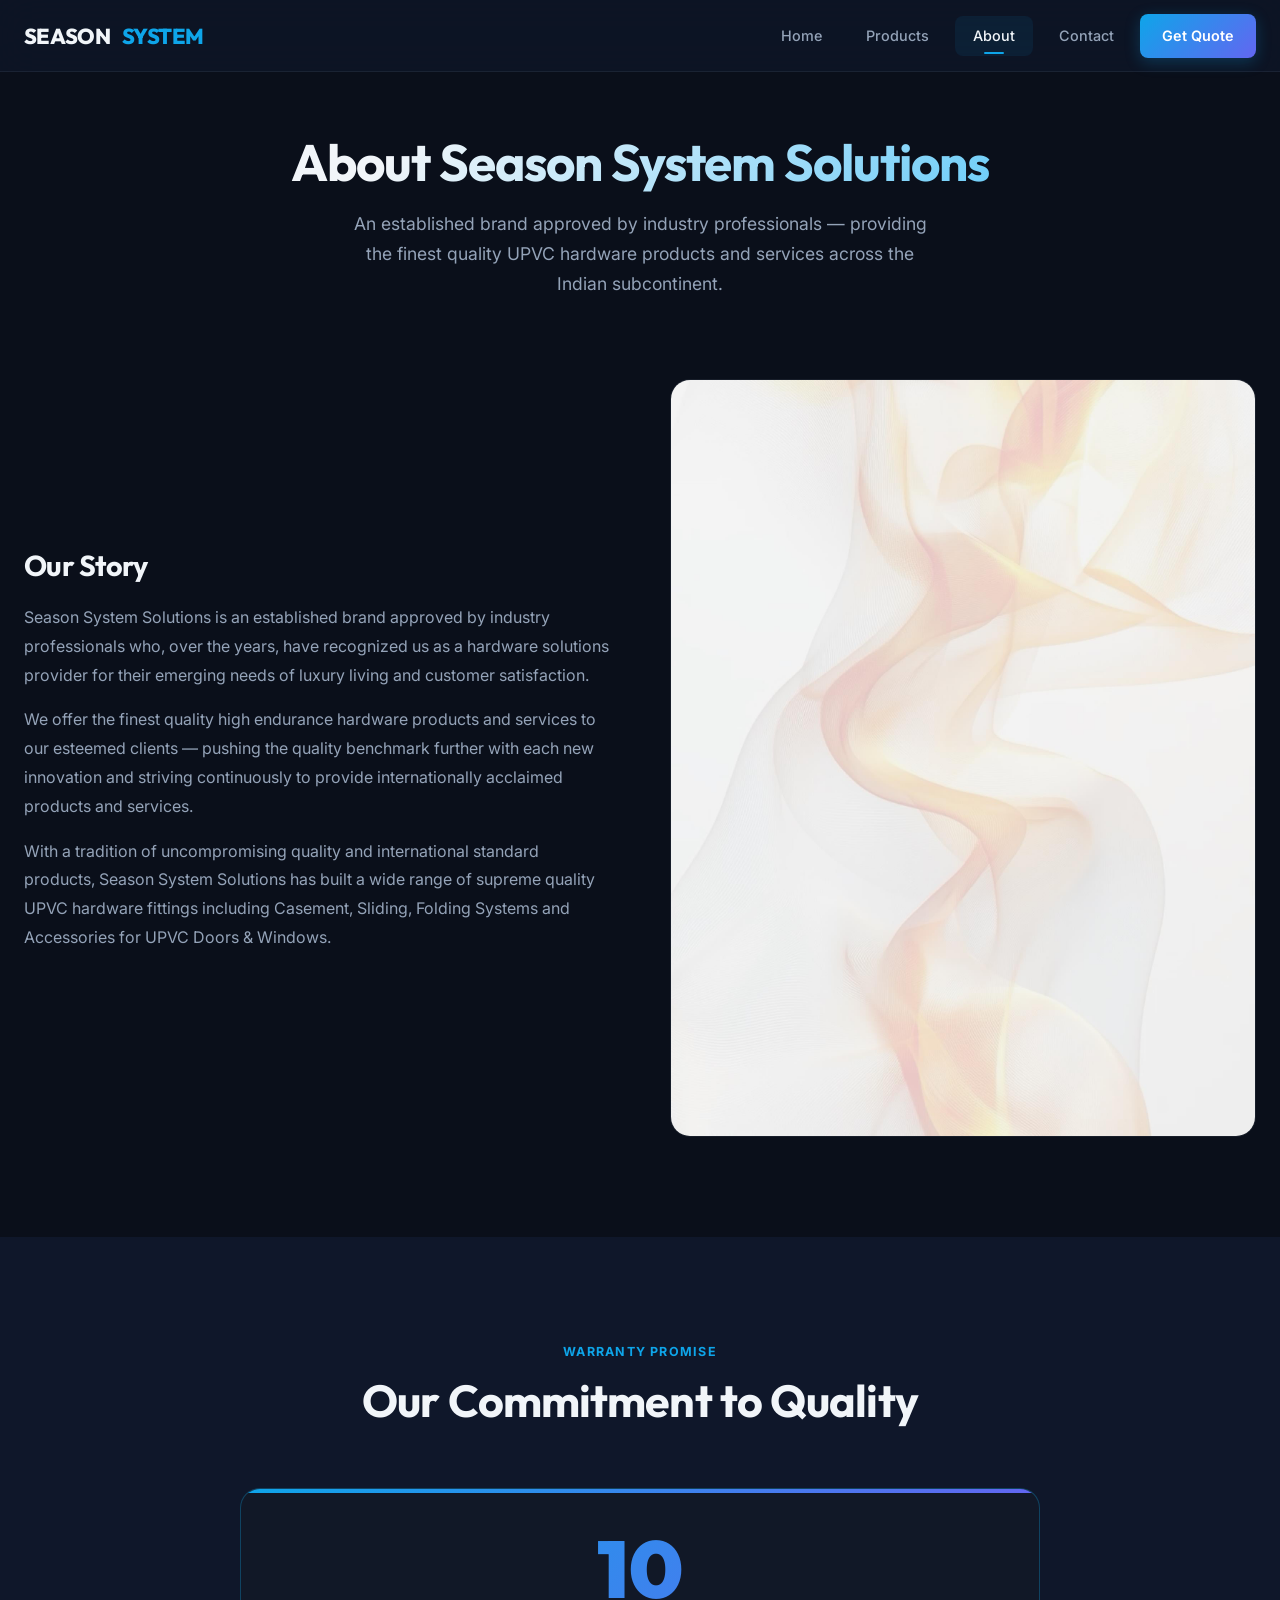
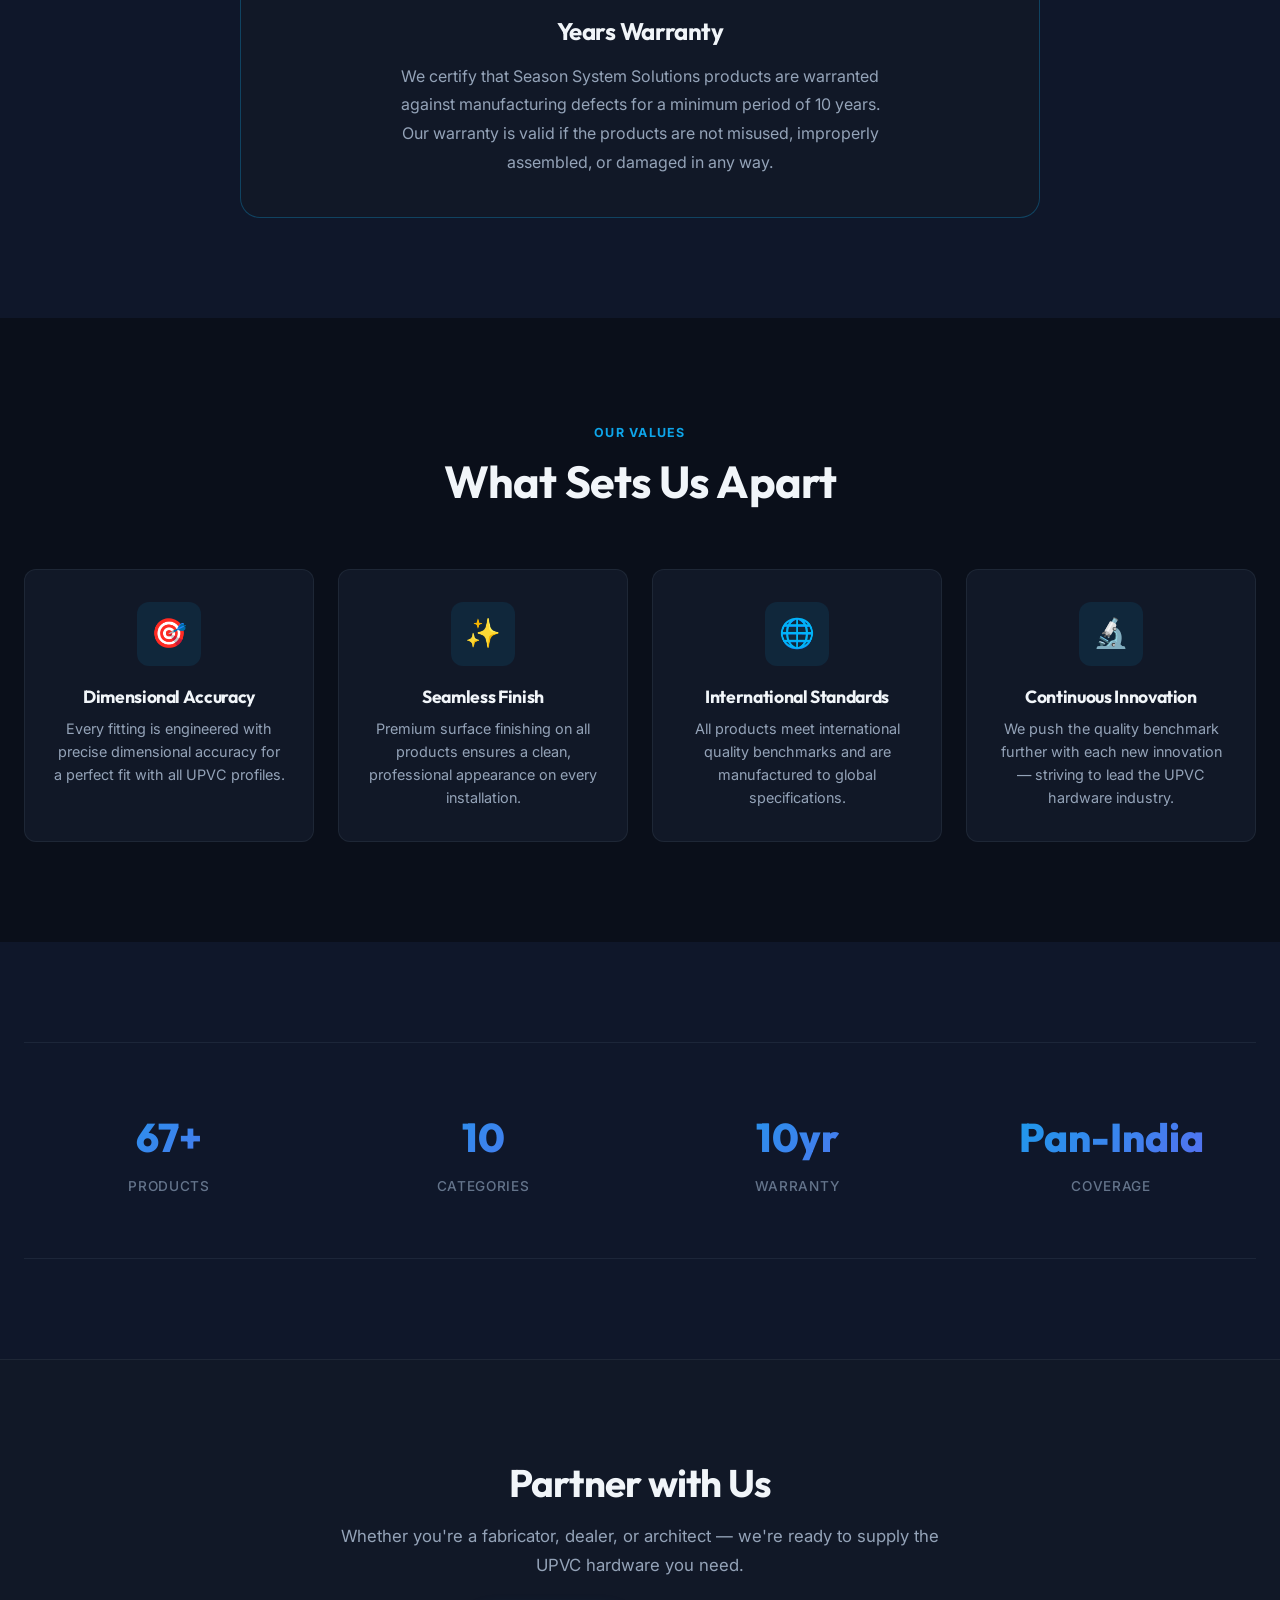
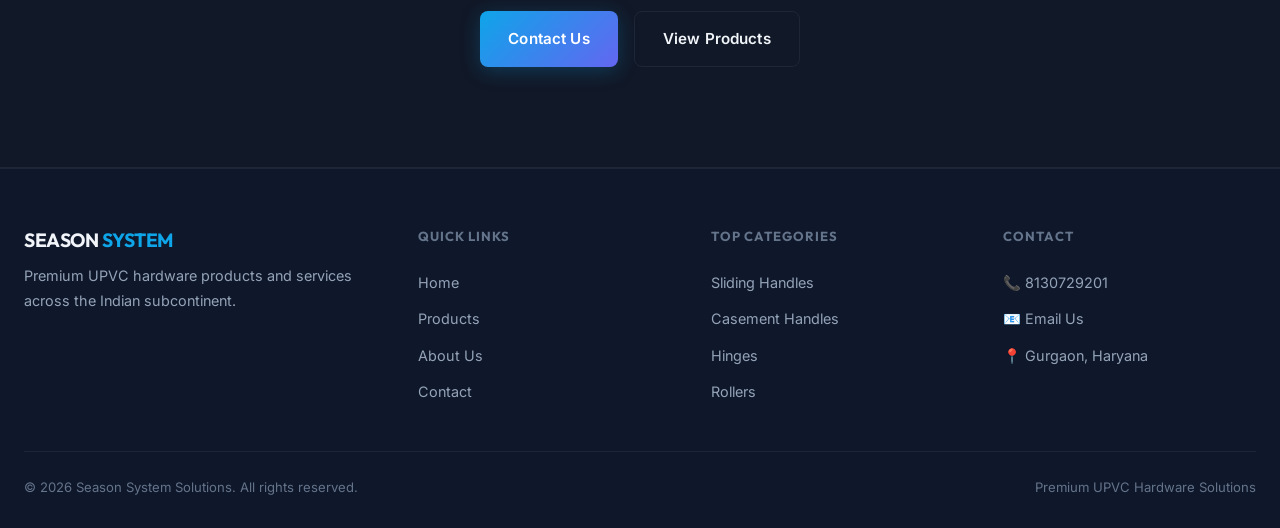
==== about.html @ ef2f5297 "Initial commit" ====
<!DOCTYPE html>
<html lang="en">

<head>
    <meta charset="UTF-8">
    <meta name="viewport" content="width=device-width, initial-scale=1.0">
    <meta name="description"
        content="About Season System Solutions — an established UPVC hardware brand providing internationally certified door and window fittings with 10-year warranty.">
    <title>About Us — Season System Solutions</title>
    <link rel="stylesheet" href="css/style.css">
</head>

<body>

    <div class="page-loader" id="page-loader">
        <div class="loader-spinner"></div>
    </div>

    <header class="header" id="header">
        <nav class="nav">
            <a href="index.html" class="nav-logo"><span>SEASON</span> <span class="logo-accent">SYSTEM</span></a>
            <div class="nav-links">
                <a href="index.html">Home</a>
                <a href="products.html">Products</a>
                <a href="about.html" class="active">About</a>
                <a href="contact.html">Contact</a>
                <a href="contact.html" class="nav-cta">Get Quote</a>
            </div>
            <button class="menu-toggle" id="menu-toggle"
                aria-label="Toggle Menu"><span></span><span></span><span></span></button>
        </nav>
    </header>

    <div class="mobile-nav-overlay" id="mobile-nav">
        <a href="index.html">Home</a>
        <a href="products.html">Products</a>
        <a href="about.html" class="active">About</a>
        <a href="contact.html">Contact</a>
    </div>

    <!-- About Hero -->
    <section class="about-hero">
        <div class="container">
            <h1>About Season System Solutions</h1>
            <p>An established brand approved by industry professionals — providing the finest quality UPVC hardware
                products and services across the Indian subcontinent.</p>
        </div>
    </section>

    <!-- Brand Story -->
    <section class="section" style="padding-top:20px;">
        <div class="container">
            <div class="about-grid animate-in">
                <div class="about-text">
                    <h2>Our Story</h2>
                    <p>Season System Solutions is an established brand approved by industry professionals who, over the
                        years, have recognized us as a hardware solutions provider for their emerging needs of luxury
                        living and customer satisfaction.</p>
                    <p>We offer the finest quality high endurance hardware products and services to our esteemed clients
                        — pushing the quality benchmark further with each new innovation and striving continuously to
                        provide internationally acclaimed products and services.</p>
                    <p>With a tradition of uncompromising quality and international standard products, Season System
                        Solutions has built a wide range of supreme quality UPVC hardware fittings including Casement,
                        Sliding, Folding Systems and Accessories for UPVC Doors & Windows.</p>
                </div>
                <div class="about-image">
                    <img src="images/page2_img1.jpeg" alt="Season System Solutions office and team" loading="lazy">
                </div>
            </div>
        </div>
    </section>

    <!-- Warranty -->
    <section class="section" style="background:var(--bg-surface);">
        <div class="container">
            <div class="section-header animate-in">
                <span class="section-label">Warranty Promise</span>
                <h2 class="section-title">Our Commitment to Quality</h2>
            </div>
            <div class="warranty-card animate-in">
                <div class="warranty-number">10</div>
                <h3>Years Warranty</h3>
                <p>We certify that Season System Solutions products are warranted against manufacturing defects for a
                    minimum period of 10 years. Our warranty is valid if the products are not misused, improperly
                    assembled, or damaged in any way.</p>
            </div>
        </div>
    </section>

    <!-- Values -->
    <section class="section">
        <div class="container">
            <div class="section-header animate-in">
                <span class="section-label">Our Values</span>
                <h2 class="section-title">What Sets Us Apart</h2>
            </div>
            <div class="value-grid animate-in">
                <div class="value-card">
                    <div class="value-icon">🎯</div>
                    <h3>Dimensional Accuracy</h3>
                    <p>Every fitting is engineered with precise dimensional accuracy for a perfect fit with all UPVC
                        profiles.</p>
                </div>
                <div class="value-card">
                    <div class="value-icon">✨</div>
                    <h3>Seamless Finish</h3>
                    <p>Premium surface finishing on all products ensures a clean, professional appearance on every
                        installation.</p>
                </div>
                <div class="value-card">
                    <div class="value-icon">🌐</div>
                    <h3>International Standards</h3>
                    <p>All products meet international quality benchmarks and are manufactured to global specifications.
                    </p>
                </div>
                <div class="value-card">
                    <div class="value-icon">🔬</div>
                    <h3>Continuous Innovation</h3>
                    <p>We push the quality benchmark further with each new innovation — striving to lead the UPVC
                        hardware industry.</p>
                </div>
            </div>
        </div>
    </section>

    <!-- Stats -->
    <section class="section" style="background:var(--bg-surface);">
        <div class="container">
            <div class="stats-bar animate-in">
                <div class="stat-item">
                    <div class="stat-number">67+</div>
                    <div class="stat-label">Products</div>
                </div>
                <div class="stat-item">
                    <div class="stat-number">10</div>
                    <div class="stat-label">Categories</div>
                </div>
                <div class="stat-item">
                    <div class="stat-number">10yr</div>
                    <div class="stat-label">Warranty</div>
                </div>
                <div class="stat-item">
                    <div class="stat-number">Pan-India</div>
                    <div class="stat-label">Coverage</div>
                </div>
            </div>
        </div>
    </section>

    <!-- CTA -->
    <section class="section cta-section">
        <div class="container">
            <div class="cta-content animate-in">
                <h2>Partner with Us</h2>
                <p>Whether you're a fabricator, dealer, or architect — we're ready to supply the UPVC hardware you need.
                </p>
                <div class="cta-actions">
                    <a href="contact.html" class="btn btn-primary">Contact Us</a>
                    <a href="products.html" class="btn btn-secondary">View Products</a>
                </div>
            </div>
        </div>
    </section>

    <footer class="footer">
        <div class="container">
            <div class="footer-grid">
                <div class="footer-brand">
                    <h3>SEASON <span class="logo-accent">SYSTEM</span></h3>
                    <p>Premium UPVC hardware products and services across the Indian subcontinent.</p>
                </div>
                <div class="footer-col">
                    <h4>Quick Links</h4>
                    <a href="index.html">Home</a>
                    <a href="products.html">Products</a>
                    <a href="about.html">About Us</a>
                    <a href="contact.html">Contact</a>
                </div>
                <div class="footer-col">
                    <h4>Top Categories</h4>
                    <a href="products.html?category=Sliding+Handles">Sliding Handles</a>
                    <a href="products.html?category=Casement+Handles">Casement Handles</a>
                    <a href="products.html?category=Hinges">Hinges</a>
                    <a href="products.html?category=Rollers">Rollers</a>
                </div>
                <div class="footer-col">
                    <h4>Contact</h4>
                    <a href="tel:8130729201">📞 8130729201</a>
                    <a href="mailto:seasonsystemsolution@gmail.com">📧 Email Us</a>
                    <a>📍 Gurgaon, Haryana</a>
                </div>
            </div>
            <div class="footer-bottom">
                <span>&copy; 2026 Season System Solutions. All rights reserved.</span>
                <span>Premium UPVC Hardware Solutions</span>
            </div>
        </div>
    </footer>

    <script src="js/main.js"></script>
</body>

</html>
---- css/style.css ----
@import url('https://fonts.googleapis.com/css2?family=Inter:wght@300;400;500;600;700;800;900&family=Outfit:wght@400;500;600;700;800&display=swap');

:root {
  --primary: #0ea5e9;
  --primary-dark: #0284c7;
  --primary-light: #38bdf8;
  --primary-glow: rgba(14, 165, 233, 0.25);
  --accent: #f59e0b;
  --accent-dark: #d97706;
  --accent-light: #fbbf24;
  --bg-dark: #0a0f1a;
  --bg-card: #111827;
  --bg-card-hover: #1e293b;
  --bg-surface: #0f172a;
  --bg-glass: rgba(15, 23, 42, 0.7);
  --text-primary: #f1f5f9;
  --text-secondary: #94a3b8;
  --text-muted: #64748b;
  --border: rgba(148, 163, 184, 0.1);
  --border-hover: rgba(14, 165, 233, 0.3);
  --success: #10b981;
  --danger: #ef4444;
  --gradient-primary: linear-gradient(135deg, #0ea5e9, #6366f1);
  --gradient-accent: linear-gradient(135deg, #f59e0b, #ef4444);
  --gradient-hero: linear-gradient(135deg, #0a0f1a 0%, #1e293b 50%, #0f172a 100%);
  --shadow-sm: 0 1px 3px rgba(0, 0, 0, 0.3);
  --shadow-md: 0 4px 20px rgba(0, 0, 0, 0.4);
  --shadow-lg: 0 10px 40px rgba(0, 0, 0, 0.5);
  --shadow-glow: 0 0 30px var(--primary-glow);
  --radius-sm: 8px;
  --radius-md: 12px;
  --radius-lg: 20px;
  --radius-xl: 28px;
  --transition: all 0.3s cubic-bezier(0.4, 0, 0.2, 1);
  --transition-slow: all 0.5s cubic-bezier(0.4, 0, 0.2, 1);
  --max-width: 1280px;
  --header-height: 72px;
}

*,
*::before,
*::after {
  margin: 0;
  padding: 0;
  box-sizing: border-box;
}

html {
  scroll-behavior: smooth;
  font-size: 16px;
}

body {
  font-family: 'Inter', -apple-system, BlinkMacSystemFont, sans-serif;
  background-color: var(--bg-dark);
  color: var(--text-primary);
  line-height: 1.7;
  overflow-x: hidden;
  -webkit-font-smoothing: antialiased;
  -moz-osx-font-smoothing: grayscale;
}

h1, h2, h3, h4, h5, h6 {
  font-family: 'Outfit', sans-serif;
  font-weight: 700;
  line-height: 1.2;
  letter-spacing: -0.02em;
}

a {
  text-decoration: none;
  color: inherit;
  transition: var(--transition);
}

img {
  max-width: 100%;
  height: auto;
  display: block;
}

ul, ol {
  list-style: none;
}

.container {
  max-width: var(--max-width);
  margin: 0 auto;
  padding: 0 24px;
}

/* ===== HEADER / NAV ===== */
.header {
  position: fixed;
  top: 0;
  left: 0;
  right: 0;
  z-index: 1000;
  height: var(--header-height);
  background: var(--bg-glass);
  backdrop-filter: blur(20px);
  -webkit-backdrop-filter: blur(20px);
  border-bottom: 1px solid var(--border);
  transition: var(--transition);
}

.header.scrolled {
  background: rgba(10, 15, 26, 0.95);
  box-shadow: var(--shadow-md);
}

.nav {
  display: flex;
  align-items: center;
  justify-content: space-between;
  height: var(--header-height);
  max-width: var(--max-width);
  margin: 0 auto;
  padding: 0 24px;
}

.nav-logo {
  display: flex;
  align-items: center;
  gap: 12px;
  font-family: 'Outfit', sans-serif;
  font-weight: 800;
  font-size: 1.35rem;
  color: var(--text-primary);
  letter-spacing: -0.03em;
}

.nav-logo img {
  height: 40px;
  width: auto;
}

.nav-logo .logo-accent {
  color: var(--primary);
}

.nav-links {
  display: flex;
  align-items: center;
  gap: 8px;
}

.nav-links a {
  padding: 8px 18px;
  font-size: 0.9rem;
  font-weight: 500;
  color: var(--text-secondary);
  border-radius: var(--radius-sm);
  position: relative;
  transition: var(--transition);
}

.nav-links a:hover,
.nav-links a.active {
  color: var(--text-primary);
  background: rgba(14, 165, 233, 0.08);
}

.nav-links a.active::after {
  content: '';
  position: absolute;
  bottom: 2px;
  left: 50%;
  transform: translateX(-50%);
  width: 20px;
  height: 2px;
  background: var(--primary);
  border-radius: 2px;
}

.nav-cta {
  background: var(--gradient-primary) !important;
  color: white !important;
  padding: 10px 22px !important;
  border-radius: var(--radius-sm) !important;
  font-weight: 600 !important;
  box-shadow: 0 4px 15px var(--primary-glow);
}

.nav-cta:hover {
  transform: translateY(-1px);
  box-shadow: 0 6px 25px var(--primary-glow) !important;
}

.menu-toggle {
  display: none;
  flex-direction: column;
  gap: 5px;
  background: none;
  border: none;
  cursor: pointer;
  padding: 8px;
  z-index: 1001;
}

.menu-toggle span {
  display: block;
  width: 24px;
  height: 2px;
  background: var(--text-primary);
  border-radius: 2px;
  transition: var(--transition);
}

.menu-toggle.active span:nth-child(1) {
  transform: rotate(45deg) translate(5px, 5px);
}

.menu-toggle.active span:nth-child(2) {
  opacity: 0;
}

.menu-toggle.active span:nth-child(3) {
  transform: rotate(-45deg) translate(5px, -5px);
}

/* ===== HERO ===== */
.hero {
  position: relative;
  min-height: 100vh;
  display: flex;
  align-items: center;
  padding-top: var(--header-height);
  background: var(--gradient-hero);
  overflow: hidden;
}

.hero::before {
  content: '';
  position: absolute;
  top: -50%;
  right: -20%;
  width: 800px;
  height: 800px;
  background: radial-gradient(circle, var(--primary-glow) 0%, transparent 70%);
  pointer-events: none;
  animation: pulse-glow 6s ease-in-out infinite;
}

.hero::after {
  content: '';
  position: absolute;
  bottom: -30%;
  left: -10%;
  width: 600px;
  height: 600px;
  background: radial-gradient(circle, rgba(99, 102, 241, 0.15) 0%, transparent 70%);
  pointer-events: none;
  animation: pulse-glow 8s ease-in-out infinite reverse;
}

@keyframes pulse-glow {
  0%, 100% { opacity: 0.5; transform: scale(1); }
  50% { opacity: 1; transform: scale(1.1); }
}

.hero-content {
  position: relative;
  z-index: 2;
  display: grid;
  grid-template-columns: 1fr 1fr;
  gap: 60px;
  align-items: center;
  padding: 80px 0;
}

.hero-text {
  max-width: 600px;
}

.hero-badge {
  display: inline-flex;
  align-items: center;
  gap: 8px;
  padding: 6px 16px;
  background: rgba(14, 165, 233, 0.1);
  border: 1px solid rgba(14, 165, 233, 0.2);
  border-radius: 50px;
  font-size: 0.8rem;
  font-weight: 600;
  color: var(--primary-light);
  margin-bottom: 24px;
  letter-spacing: 0.05em;
  text-transform: uppercase;
}

.hero-badge span {
  width: 6px;
  height: 6px;
  background: var(--primary);
  border-radius: 50%;
  animation: blink 2s infinite;
}

@keyframes blink {
  0%, 100% { opacity: 1; }
  50% { opacity: 0.3; }
}

.hero-title {
  font-size: clamp(2.5rem, 5vw, 4rem);
  font-weight: 900;
  margin-bottom: 20px;
  background: linear-gradient(135deg, var(--text-primary) 30%, var(--primary-light));
  -webkit-background-clip: text;
  -webkit-text-fill-color: transparent;
  background-clip: text;
}

.hero-subtitle {
  font-size: 1.15rem;
  color: var(--text-secondary);
  margin-bottom: 36px;
  line-height: 1.8;
  max-width: 480px;
}

.hero-actions {
  display: flex;
  gap: 16px;
  flex-wrap: wrap;
}

.hero-image {
  display: flex;
  justify-content: center;
  align-items: center;
}

.hero-image img {
  max-width: 90%;
  border-radius: var(--radius-lg);
  box-shadow: var(--shadow-lg);
}

.hero-visual {
  position: relative;
  width: 100%;
  height: 450px;
  display: flex;
  justify-content: center;
  align-items: center;
}

.hero-visual-card {
  position: absolute;
  background: var(--bg-card);
  border: 1px solid var(--border);
  border-radius: var(--radius-lg);
  padding: 20px;
  box-shadow: var(--shadow-lg);
  animation: float 6s ease-in-out infinite;
}

.hero-visual-card:nth-child(1) {
  top: 10%;
  right: 10%;
  animation-delay: 0s;
}

.hero-visual-card:nth-child(2) {
  bottom: 15%;
  right: 5%;
  animation-delay: 2s;
}

.hero-visual-card:nth-child(3) {
  top: 40%;
  left: 5%;
  animation-delay: 4s;
}

@keyframes float {
  0%, 100% { transform: translateY(0px); }
  50% { transform: translateY(-15px); }
}

/* ===== BUTTONS ===== */
.btn {
  display: inline-flex;
  align-items: center;
  gap: 8px;
  padding: 14px 28px;
  font-family: 'Inter', sans-serif;
  font-size: 0.95rem;
  font-weight: 600;
  border: none;
  border-radius: var(--radius-sm);
  cursor: pointer;
  transition: var(--transition);
  letter-spacing: 0.01em;
}

.btn-primary {
  background: var(--gradient-primary);
  color: white;
  box-shadow: 0 4px 20px var(--primary-glow);
}

.btn-primary:hover {
  transform: translateY(-2px);
  box-shadow: 0 8px 30px var(--primary-glow);
}

.btn-secondary {
  background: transparent;
  color: var(--text-primary);
  border: 1px solid var(--border);
}

.btn-secondary:hover {
  border-color: var(--primary);
  background: rgba(14, 165, 233, 0.05);
  color: var(--primary-light);
}

.btn-accent {
  background: var(--gradient-accent);
  color: white;
  box-shadow: 0 4px 20px rgba(245, 158, 11, 0.25);
}

.btn-accent:hover {
  transform: translateY(-2px);
  box-shadow: 0 8px 30px rgba(245, 158, 11, 0.35);
}

.btn-sm {
  padding: 10px 20px;
  font-size: 0.85rem;
}

/* ===== SECTION COMMON ===== */
.section {
  padding: 100px 0;
  position: relative;
}

.section-header {
  text-align: center;
  max-width: 700px;
  margin: 0 auto 60px;
}

.section-label {
  display: inline-block;
  font-size: 0.78rem;
  font-weight: 700;
  text-transform: uppercase;
  letter-spacing: 0.1em;
  color: var(--primary);
  margin-bottom: 12px;
}

.section-title {
  font-size: clamp(1.8rem, 3.5vw, 2.8rem);
  margin-bottom: 16px;
}

.section-desc {
  font-size: 1.05rem;
  color: var(--text-secondary);
  line-height: 1.8;
}

/* ===== STATS ===== */
.stats-bar {
  display: grid;
  grid-template-columns: repeat(4, 1fr);
  gap: 24px;
  padding: 60px 0;
  border-top: 1px solid var(--border);
  border-bottom: 1px solid var(--border);
}

.stat-item {
  text-align: center;
}

.stat-number {
  font-family: 'Outfit', sans-serif;
  font-size: 2.5rem;
  font-weight: 800;
  background: var(--gradient-primary);
  -webkit-background-clip: text;
  -webkit-text-fill-color: transparent;
  background-clip: text;
  margin-bottom: 4px;
}

.stat-label {
  font-size: 0.85rem;
  color: var(--text-muted);
  font-weight: 500;
  text-transform: uppercase;
  letter-spacing: 0.05em;
}

/* ===== CATEGORY CARDS ===== */
.category-grid {
  display: grid;
  grid-template-columns: repeat(auto-fill, minmax(280px, 1fr));
  gap: 24px;
}

.category-card {
  position: relative;
  background: var(--bg-card);
  border: 1px solid var(--border);
  border-radius: var(--radius-md);
  padding: 32px 28px;
  transition: var(--transition);
  overflow: hidden;
  cursor: pointer;
}

.category-card::before {
  content: '';
  position: absolute;
  top: 0;
  left: 0;
  right: 0;
  height: 3px;
  background: var(--gradient-primary);
  transform: scaleX(0);
  transition: var(--transition);
}

.category-card:hover {
  border-color: var(--border-hover);
  transform: translateY(-4px);
  box-shadow: var(--shadow-glow);
}

.category-card:hover::before {
  transform: scaleX(1);
}

.category-icon {
  width: 52px;
  height: 52px;
  background: rgba(14, 165, 233, 0.1);
  border-radius: var(--radius-sm);
  display: flex;
  align-items: center;
  justify-content: center;
  font-size: 1.5rem;
  margin-bottom: 20px;
  transition: var(--transition);
}

.category-card:hover .category-icon {
  background: rgba(14, 165, 233, 0.2);
  transform: scale(1.05);
}

.category-card h3 {
  font-size: 1.15rem;
  margin-bottom: 8px;
  font-weight: 600;
}

.category-card p {
  font-size: 0.9rem;
  color: var(--text-secondary);
  line-height: 1.6;
}

.category-count {
  display: inline-block;
  margin-top: 16px;
  font-size: 0.8rem;
  font-weight: 600;
  color: var(--primary);
  padding: 4px 12px;
  background: rgba(14, 165, 233, 0.08);
  border-radius: 50px;
}

/* ===== PRODUCT CARDS ===== */
.product-grid {
  display: grid;
  grid-template-columns: repeat(auto-fill, minmax(260px, 1fr));
  gap: 24px;
}

.product-card {
  background: var(--bg-card);
  border: 1px solid var(--border);
  border-radius: var(--radius-md);
  overflow: hidden;
  transition: var(--transition);
  cursor: pointer;
}

.product-card:hover {
  border-color: var(--border-hover);
  transform: translateY(-6px);
  box-shadow: var(--shadow-glow);
}

.product-card-image {
  position: relative;
  height: 220px;
  background: var(--bg-surface);
  display: flex;
  align-items: center;
  justify-content: center;
  overflow: hidden;
}

.product-card-image img {
  width: 100%;
  height: 100%;
  object-fit: cover;
  transition: var(--transition-slow);
}

.product-card:hover .product-card-image img {
  transform: scale(1.08);
}

.product-card-badge {
  position: absolute;
  top: 12px;
  left: 12px;
  padding: 4px 10px;
  background: var(--gradient-primary);
  color: white;
  font-size: 0.72rem;
  font-weight: 700;
  border-radius: 50px;
  text-transform: uppercase;
  letter-spacing: 0.04em;
}

.product-card-body {
  padding: 20px;
}

.product-card-category {
  font-size: 0.75rem;
  text-transform: uppercase;
  letter-spacing: 0.06em;
  color: var(--primary);
  font-weight: 600;
  margin-bottom: 6px;
}

.product-card-title {
  font-size: 1rem;
  font-weight: 600;
  margin-bottom: 8px;
  color: var(--text-primary);
  line-height: 1.3;
}

.product-card-sku {
  font-size: 0.82rem;
  color: var(--text-muted);
  font-weight: 500;
}

.product-card-footer {
  display: flex;
  align-items: center;
  justify-content: space-between;
  padding: 14px 20px;
  border-top: 1px solid var(--border);
}

.product-card-link {
  font-size: 0.85rem;
  font-weight: 600;
  color: var(--primary);
  display: flex;
  align-items: center;
  gap: 6px;
  transition: var(--transition);
}

.product-card-link:hover {
  gap: 10px;
  color: var(--primary-light);
}

/* ===== PRODUCT DETAIL ===== */
.product-detail {
  padding-top: calc(var(--header-height) + 40px);
}

.product-detail-grid {
  display: grid;
  grid-template-columns: 1fr 1fr;
  gap: 60px;
  align-items: start;
}

.product-detail-image {
  background: var(--bg-card);
  border: 1px solid var(--border);
  border-radius: var(--radius-lg);
  padding: 40px;
  display: flex;
  align-items: center;
  justify-content: center;
  min-height: 450px;
}

.product-detail-image img {
  max-height: 400px;
  object-fit: contain;
}

.product-detail-info {
  padding-top: 20px;
}

.product-detail-breadcrumb {
  display: flex;
  gap: 8px;
  align-items: center;
  font-size: 0.85rem;
  color: var(--text-muted);
  margin-bottom: 20px;
}

.product-detail-breadcrumb a {
  color: var(--text-secondary);
}

.product-detail-breadcrumb a:hover {
  color: var(--primary);
}

.product-detail-breadcrumb .sep {
  color: var(--text-muted);
}

.product-detail-category {
  font-size: 0.82rem;
  text-transform: uppercase;
  letter-spacing: 0.08em;
  color: var(--primary);
  font-weight: 700;
  margin-bottom: 10px;
}

.product-detail-title {
  font-size: 2rem;
  margin-bottom: 8px;
}

.product-detail-sku {
  font-size: 0.9rem;
  color: var(--text-muted);
  margin-bottom: 24px;
  font-weight: 500;
}

.product-detail-desc {
  font-size: 1rem;
  color: var(--text-secondary);
  line-height: 1.8;
  margin-bottom: 32px;
}

.product-specs {
  margin-bottom: 32px;
}

.product-specs h3 {
  font-size: 1rem;
  font-weight: 600;
  margin-bottom: 16px;
  color: var(--text-primary);
}

.spec-row {
  display: flex;
  justify-content: space-between;
  padding: 12px 0;
  border-bottom: 1px solid var(--border);
  font-size: 0.9rem;
}

.spec-label {
  color: var(--text-muted);
  font-weight: 500;
}

.spec-value {
  color: var(--text-primary);
  font-weight: 600;
}

.product-detail-actions {
  display: flex;
  gap: 12px;
  flex-wrap: wrap;
}

/* ===== FILTERS ===== */
.catalog-layout {
  display: grid;
  grid-template-columns: 260px 1fr;
  gap: 40px;
  padding-top: calc(var(--header-height) + 40px);
}

.filter-sidebar {
  position: sticky;
  top: calc(var(--header-height) + 20px);
  height: fit-content;
}

.filter-title {
  font-size: 1.1rem;
  font-weight: 700;
  margin-bottom: 20px;
  color: var(--text-primary);
}

.filter-group {
  margin-bottom: 24px;
}

.filter-group h4 {
  font-size: 0.82rem;
  text-transform: uppercase;
  letter-spacing: 0.06em;
  color: var(--text-muted);
  font-weight: 600;
  margin-bottom: 12px;
}

.filter-btn {
  display: block;
  width: 100%;
  text-align: left;
  padding: 10px 16px;
  background: none;
  border: none;
  border-radius: var(--radius-sm);
  font-family: 'Inter', sans-serif;
  font-size: 0.9rem;
  color: var(--text-secondary);
  cursor: pointer;
  transition: var(--transition);
  font-weight: 500;
}

.filter-btn:hover,
.filter-btn.active {
  background: rgba(14, 165, 233, 0.08);
  color: var(--primary-light);
}

.filter-btn.active {
  font-weight: 600;
}

.filter-count {
  float: right;
  font-size: 0.78rem;
  background: rgba(14, 165, 233, 0.1);
  padding: 2px 8px;
  border-radius: 50px;
  color: var(--primary);
}

/* ===== VALUE PROPS ===== */
.value-grid {
  display: grid;
  grid-template-columns: repeat(auto-fill, minmax(260px, 1fr));
  gap: 24px;
}

.value-card {
  background: var(--bg-card);
  border: 1px solid var(--border);
  border-radius: var(--radius-md);
  padding: 32px 28px;
  text-align: center;
  transition: var(--transition);
}

.value-card:hover {
  transform: translateY(-4px);
  border-color: var(--border-hover);
  box-shadow: var(--shadow-glow);
}

.value-icon {
  width: 64px;
  height: 64px;
  margin: 0 auto 20px;
  background: rgba(14, 165, 233, 0.1);
  border-radius: var(--radius-md);
  display: flex;
  align-items: center;
  justify-content: center;
  font-size: 1.8rem;
  transition: var(--transition);
}

.value-card:hover .value-icon {
  background: rgba(14, 165, 233, 0.2);
  transform: scale(1.08);
}

.value-card h3 {
  font-size: 1.1rem;
  margin-bottom: 10px;
}

.value-card p {
  font-size: 0.9rem;
  color: var(--text-secondary);
  line-height: 1.6;
}

/* ===== CTA ===== */
.cta-section {
  background: var(--bg-card);
  border-top: 1px solid var(--border);
  border-bottom: 1px solid var(--border);
}

.cta-content {
  text-align: center;
  max-width: 600px;
  margin: 0 auto;
}

.cta-content h2 {
  font-size: clamp(1.6rem, 3vw, 2.4rem);
  margin-bottom: 16px;
}

.cta-content p {
  color: var(--text-secondary);
  margin-bottom: 32px;
  font-size: 1.05rem;
}

.cta-actions {
  display: flex;
  gap: 16px;
  justify-content: center;
  flex-wrap: wrap;
}

/* ===== ABOUT ===== */
.about-hero {
  padding-top: calc(var(--header-height) + 60px);
  text-align: center;
  padding-bottom: 60px;
}

.about-hero h1 {
  font-size: clamp(2rem, 4vw, 3.2rem);
  margin-bottom: 16px;
  background: linear-gradient(135deg, var(--text-primary) 30%, var(--primary-light));
  -webkit-background-clip: text;
  -webkit-text-fill-color: transparent;
  background-clip: text;
}

.about-hero p {
  font-size: 1.1rem;
  color: var(--text-secondary);
  max-width: 600px;
  margin: 0 auto;
}

.about-grid {
  display: grid;
  grid-template-columns: 1fr 1fr;
  gap: 60px;
  align-items: center;
}

.about-text h2 {
  font-size: 1.8rem;
  margin-bottom: 20px;
}

.about-text p {
  color: var(--text-secondary);
  margin-bottom: 16px;
  line-height: 1.8;
}

.about-image {
  border-radius: var(--radius-lg);
  overflow: hidden;
  border: 1px solid var(--border);
}

.about-image img {
  width: 100%;
  height: 100%;
  object-fit: cover;
}

.warranty-card {
  background: var(--bg-card);
  border: 1px solid var(--border-hover);
  border-radius: var(--radius-lg);
  padding: 40px;
  text-align: center;
  max-width: 800px;
  margin: 0 auto;
  position: relative;
  overflow: hidden;
}

.warranty-card::before {
  content: '';
  position: absolute;
  top: 0;
  left: 0;
  right: 0;
  height: 4px;
  background: var(--gradient-primary);
}

.warranty-number {
  font-family: 'Outfit', sans-serif;
  font-size: 5rem;
  font-weight: 900;
  background: var(--gradient-primary);
  -webkit-background-clip: text;
  -webkit-text-fill-color: transparent;
  background-clip: text;
  line-height: 1;
  margin-bottom: 8px;
}

.warranty-card h3 {
  font-size: 1.5rem;
  margin-bottom: 16px;
}

.warranty-card p {
  color: var(--text-secondary);
  max-width: 500px;
  margin: 0 auto;
  line-height: 1.8;
}

/* ===== CONTACT ===== */
.contact-grid {
  display: grid;
  grid-template-columns: 1fr 1.2fr;
  gap: 60px;
}

.contact-info-card {
  background: var(--bg-card);
  border: 1px solid var(--border);
  border-radius: var(--radius-md);
  padding: 28px;
  display: flex;
  gap: 20px;
  align-items: flex-start;
  transition: var(--transition);
  margin-bottom: 16px;
}

.contact-info-card:hover {
  border-color: var(--border-hover);
  transform: translateX(4px);
}

.contact-info-icon {
  width: 48px;
  height: 48px;
  background: rgba(14, 165, 233, 0.1);
  border-radius: var(--radius-sm);
  display: flex;
  align-items: center;
  justify-content: center;
  font-size: 1.3rem;
  flex-shrink: 0;
}

.contact-info-card h4 {
  font-size: 0.95rem;
  margin-bottom: 4px;
}

.contact-info-card p {
  font-size: 0.9rem;
  color: var(--text-secondary);
  line-height: 1.6;
}

.contact-form {
  background: var(--bg-card);
  border: 1px solid var(--border);
  border-radius: var(--radius-lg);
  padding: 40px;
}

.contact-form h2 {
  font-size: 1.5rem;
  margin-bottom: 28px;
}

.form-group {
  margin-bottom: 20px;
}

.form-group label {
  display: block;
  font-size: 0.85rem;
  font-weight: 600;
  color: var(--text-secondary);
  margin-bottom: 8px;
}

.form-group input,
.form-group textarea,
.form-group select {
  width: 100%;
  padding: 14px 18px;
  background: var(--bg-surface);
  border: 1px solid var(--border);
  border-radius: var(--radius-sm);
  color: var(--text-primary);
  font-family: 'Inter', sans-serif;
  font-size: 0.9rem;
  transition: var(--transition);
  outline: none;
}

.form-group input:focus,
.form-group textarea:focus,
.form-group select:focus {
  border-color: var(--primary);
  box-shadow: 0 0 0 3px var(--primary-glow);
}

.form-group textarea {
  height: 140px;
  resize: vertical;
}

.form-row {
  display: grid;
  grid-template-columns: 1fr 1fr;
  gap: 16px;
}

.form-success {
  background: rgba(16, 185, 129, 0.1);
  border: 1px solid rgba(16, 185, 129, 0.2);
  border-radius: var(--radius-sm);
  padding: 16px;
  color: var(--success);
  text-align: center;
  font-weight: 500;
  display: none;
}

.form-success.show {
  display: block;
  animation: fade-in 0.4s ease;
}

/* ===== FOOTER ===== */
.footer {
  background: var(--bg-surface);
  border-top: 1px solid var(--border);
  padding: 60px 0 30px;
}

.footer-grid {
  display: grid;
  grid-template-columns: 1.4fr 1fr 1fr 1fr;
  gap: 40px;
  margin-bottom: 40px;
}

.footer-brand h3 {
  font-size: 1.2rem;
  margin-bottom: 12px;
}

.footer-brand .logo-accent {
  color: var(--primary);
}

.footer-brand p {
  font-size: 0.9rem;
  color: var(--text-secondary);
  line-height: 1.7;
  margin-bottom: 20px;
}

.footer-col h4 {
  font-size: 0.82rem;
  text-transform: uppercase;
  letter-spacing: 0.08em;
  color: var(--text-muted);
  margin-bottom: 20px;
  font-weight: 700;
}

.footer-col a {
  display: block;
  font-size: 0.9rem;
  color: var(--text-secondary);
  padding: 6px 0;
}

.footer-col a:hover {
  color: var(--primary-light);
  transform: translateX(4px);
}

.footer-bottom {
  display: flex;
  justify-content: space-between;
  align-items: center;
  padding-top: 24px;
  border-top: 1px solid var(--border);
  font-size: 0.82rem;
  color: var(--text-muted);
}

/* ===== ANIMATIONS ===== */
@keyframes fade-in {
  from { opacity: 0; transform: translateY(20px); }
  to { opacity: 1; transform: translateY(0); }
}

@keyframes slide-in-left {
  from { opacity: 0; transform: translateX(-30px); }
  to { opacity: 1; transform: translateX(0); }
}

.animate-in {
  opacity: 0;
  transform: translateY(30px);
  transition: opacity 0.6s ease, transform 0.6s ease;
}

.animate-in.visible {
  opacity: 1;
  transform: translateY(0);
}

/* ===== RELATED PRODUCTS ===== */
.related-section {
  padding-top: 60px;
  border-top: 1px solid var(--border);
  margin-top: 60px;
}

.related-section h2 {
  font-size: 1.5rem;
  margin-bottom: 28px;
}

/* ===== PAGE HEADER ===== */
.page-header {
  padding-top: calc(var(--header-height) + 60px);
  padding-bottom: 40px;
  text-align: center;
  background: linear-gradient(180deg, var(--bg-surface) 0%, var(--bg-dark) 100%);
}

.page-header h1 {
  font-size: clamp(2rem, 4vw, 3rem);
  margin-bottom: 12px;
  background: linear-gradient(135deg, var(--text-primary) 30%, var(--primary-light));
  -webkit-background-clip: text;
  -webkit-text-fill-color: transparent;
  background-clip: text;
}

.page-header p {
  font-size: 1.05rem;
  color: var(--text-secondary);
  max-width: 500px;
  margin: 0 auto;
}

/* ===== CATALOG RESULTS BAR ===== */
.results-bar {
  display: flex;
  justify-content: space-between;
  align-items: center;
  margin-bottom: 24px;
  padding-bottom: 16px;
  border-bottom: 1px solid var(--border);
}

.results-count {
  font-size: 0.9rem;
  color: var(--text-muted);
}

.results-count strong {
  color: var(--text-primary);
}

.search-box {
  position: relative;
  max-width: 300px;
  width: 100%;
}

.search-box input {
  width: 100%;
  padding: 10px 16px 10px 40px;
  background: var(--bg-card);
  border: 1px solid var(--border);
  border-radius: var(--radius-sm);
  color: var(--text-primary);
  font-family: 'Inter', sans-serif;
  font-size: 0.88rem;
  outline: none;
  transition: var(--transition);
}

.search-box input:focus {
  border-color: var(--primary);
  box-shadow: 0 0 0 3px var(--primary-glow);
}

.search-box::before {
  content: '🔍';
  position: absolute;
  left: 14px;
  top: 50%;
  transform: translateY(-50%);
  font-size: 0.85rem;
  pointer-events: none;
}

/* ===== MOBILE NAV OVERLAY ===== */
.mobile-nav-overlay {
  display: none;
  position: fixed;
  inset: 0;
  background: rgba(10, 15, 26, 0.95);
  backdrop-filter: blur(20px);
  z-index: 999;
  flex-direction: column;
  align-items: center;
  justify-content: center;
  gap: 8px;
}

.mobile-nav-overlay.show {
  display: flex;
}

.mobile-nav-overlay a {
  font-size: 1.2rem;
  font-weight: 600;
  padding: 14px 32px;
  color: var(--text-secondary);
  border-radius: var(--radius-sm);
  transition: var(--transition);
}

.mobile-nav-overlay a:hover,
.mobile-nav-overlay a.active {
  color: var(--text-primary);
  background: rgba(14, 165, 233, 0.1);
}

/* ===== DOWNLOAD SECTION ===== */
.download-card {
  background: var(--bg-card);
  border: 1px solid var(--border);
  border-radius: var(--radius-lg);
  padding: 40px;
  display: flex;
  align-items: center;
  gap: 32px;
  max-width: 700px;
  margin: 0 auto;
}

.download-icon {
  width: 80px;
  height: 80px;
  background: rgba(14, 165, 233, 0.1);
  border-radius: var(--radius-md);
  display: flex;
  align-items: center;
  justify-content: center;
  font-size: 2.5rem;
  flex-shrink: 0;
}

.download-info h3 {
  font-size: 1.2rem;
  margin-bottom: 8px;
}

.download-info p {
  color: var(--text-secondary);
  font-size: 0.9rem;
  margin-bottom: 16px;
}

/* ===== RESPONSIVE ===== */
@media (max-width: 1024px) {
  .hero-content {
    grid-template-columns: 1fr;
    gap: 40px;
    text-align: center;
  }

  .hero-subtitle {
    margin: 0 auto 36px;
  }

  .hero-actions {
    justify-content: center;
  }

  .hero-visual {
    height: 300px;
  }

  .catalog-layout {
    grid-template-columns: 1fr;
  }

  .filter-sidebar {
    position: static;
    display: flex;
    flex-wrap: wrap;
    gap: 8px;
  }

  .filter-group {
    margin-bottom: 0;
  }

  .filter-group h4 {
    display: none;
  }

  .filter-btn {
    display: inline-block;
    width: auto;
    padding: 8px 16px;
    background: var(--bg-card);
    border: 1px solid var(--border);
    border-radius: 50px;
    font-size: 0.82rem;
  }

  .filter-count {
    float: none;
    margin-left: 6px;
  }

  .product-detail-grid {
    grid-template-columns: 1fr;
    gap: 32px;
  }

  .about-grid {
    grid-template-columns: 1fr;
    gap: 32px;
  }

  .contact-grid {
    grid-template-columns: 1fr;
    gap: 32px;
  }

  .footer-grid {
    grid-template-columns: 1fr 1fr;
    gap: 32px;
  }
}

@media (max-width: 768px) {
  .nav-links {
    display: none;
  }

  .menu-toggle {
    display: flex;
  }

  .stats-bar {
    grid-template-columns: repeat(2, 1fr);
    gap: 20px;
  }

  .hero {
    min-height: auto;
    padding-top: calc(var(--header-height) + 40px);
    padding-bottom: 60px;
  }

  .hero-visual {
    display: none;
  }

  .section {
    padding: 60px 0;
  }

  .product-grid {
    grid-template-columns: repeat(auto-fill, minmax(220px, 1fr));
  }

  .form-row {
    grid-template-columns: 1fr;
  }

  .footer-grid {
    grid-template-columns: 1fr;
    gap: 28px;
  }

  .footer-bottom {
    flex-direction: column;
    gap: 10px;
    text-align: center;
  }

  .results-bar {
    flex-direction: column;
    gap: 12px;
    align-items: stretch;
  }

  .search-box {
    max-width: 100%;
  }

  .download-card {
    flex-direction: column;
    text-align: center;
  }
}

@media (max-width: 480px) {
  html {
    font-size: 15px;
  }

  .container {
    padding: 0 16px;
  }

  .product-grid {
    grid-template-columns: 1fr;
  }

  .category-grid {
    grid-template-columns: 1fr;
  }

  .hero-actions {
    flex-direction: column;
    align-items: center;
  }

  .btn {
    width: 100%;
    justify-content: center;
  }
}

/* ===== LOADER ===== */
.page-loader {
  position: fixed;
  inset: 0;
  background: var(--bg-dark);
  display: flex;
  align-items: center;
  justify-content: center;
  z-index: 9999;
  transition: opacity 0.5s ease;
}

.page-loader.hide {
  opacity: 0;
  pointer-events: none;
}

.loader-spinner {
  width: 48px;
  height: 48px;
  border: 3px solid var(--border);
  border-top-color: var(--primary);
  border-radius: 50%;
  animation: spin 0.8s linear infinite;
}

@keyframes spin {
  to { transform: rotate(360deg); }
}

/* ===== SCROLLBAR ===== */
::-webkit-scrollbar {
  width: 8px;
}

::-webkit-scrollbar-track {
  background: var(--bg-dark);
}

::-webkit-scrollbar-thumb {
  background: var(--border);
  border-radius: 4px;
}

::-webkit-scrollbar-thumb:hover {
  background: var(--text-muted);
}
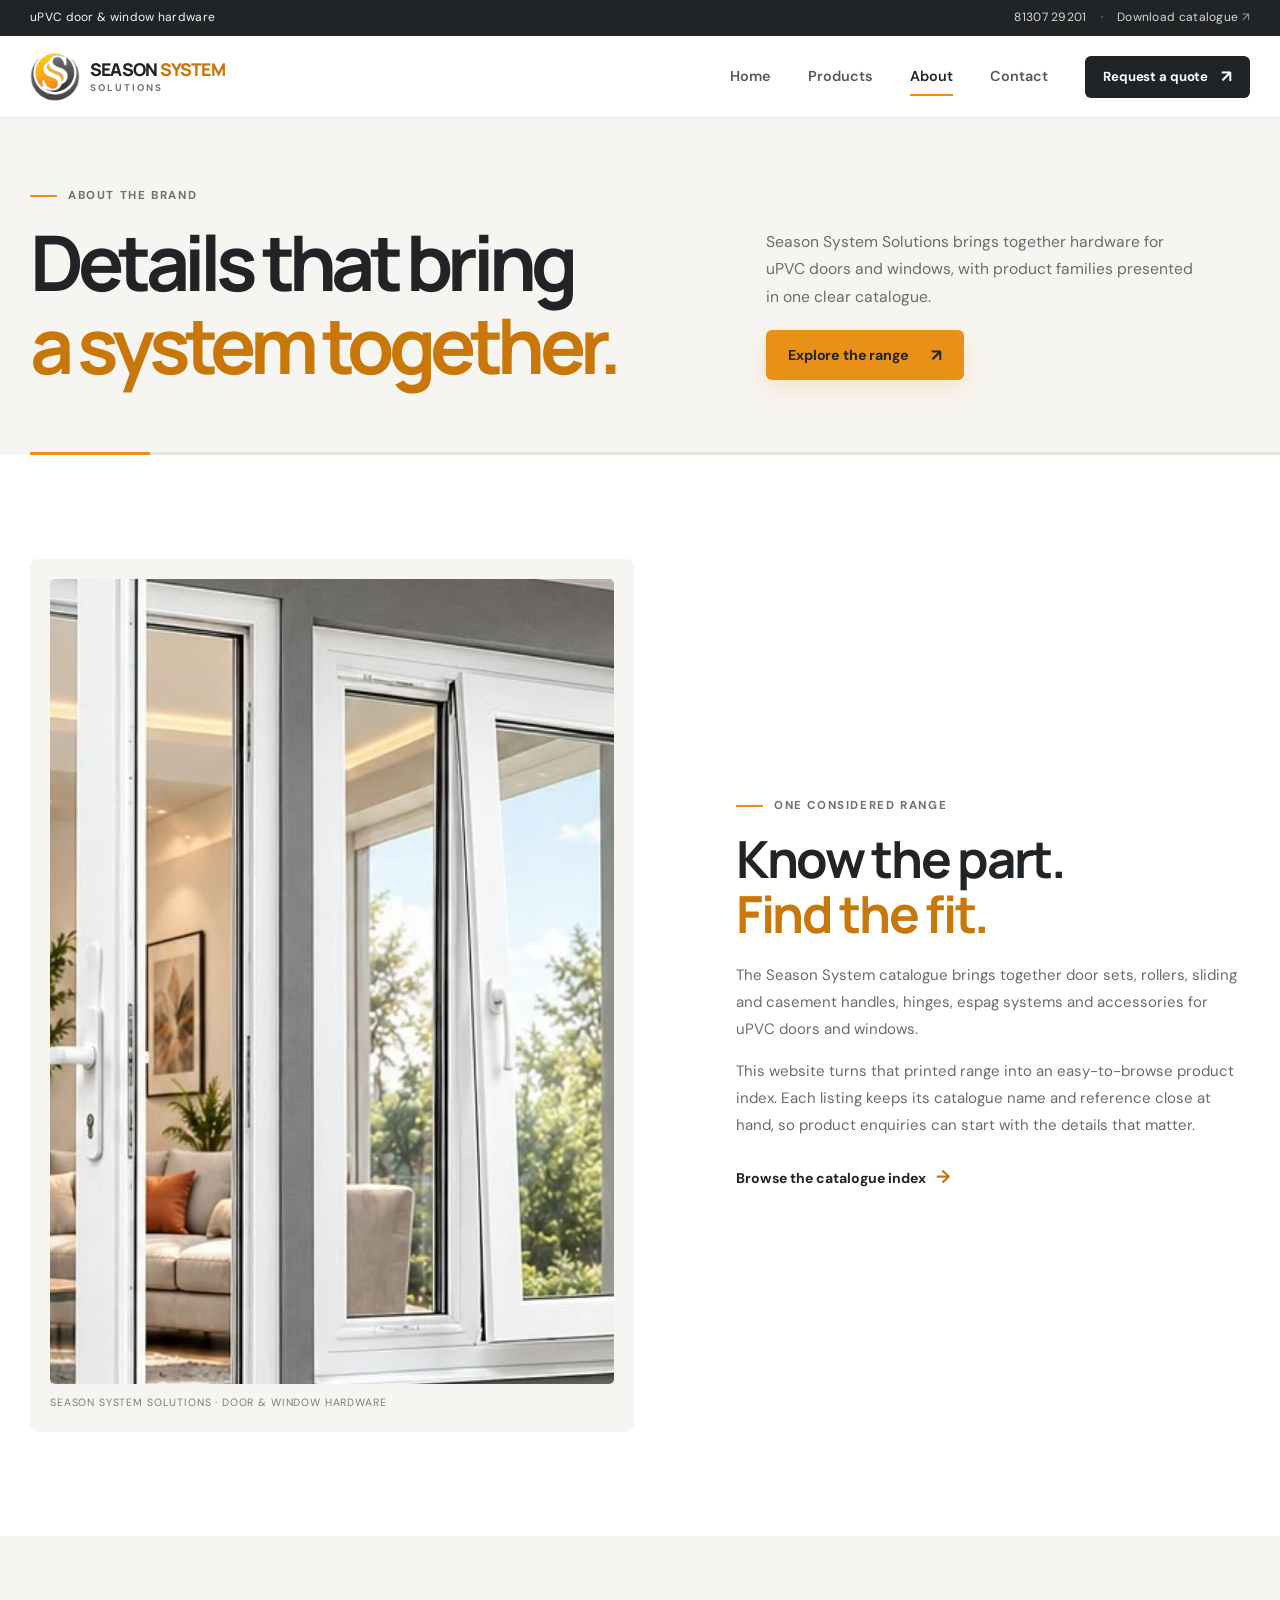
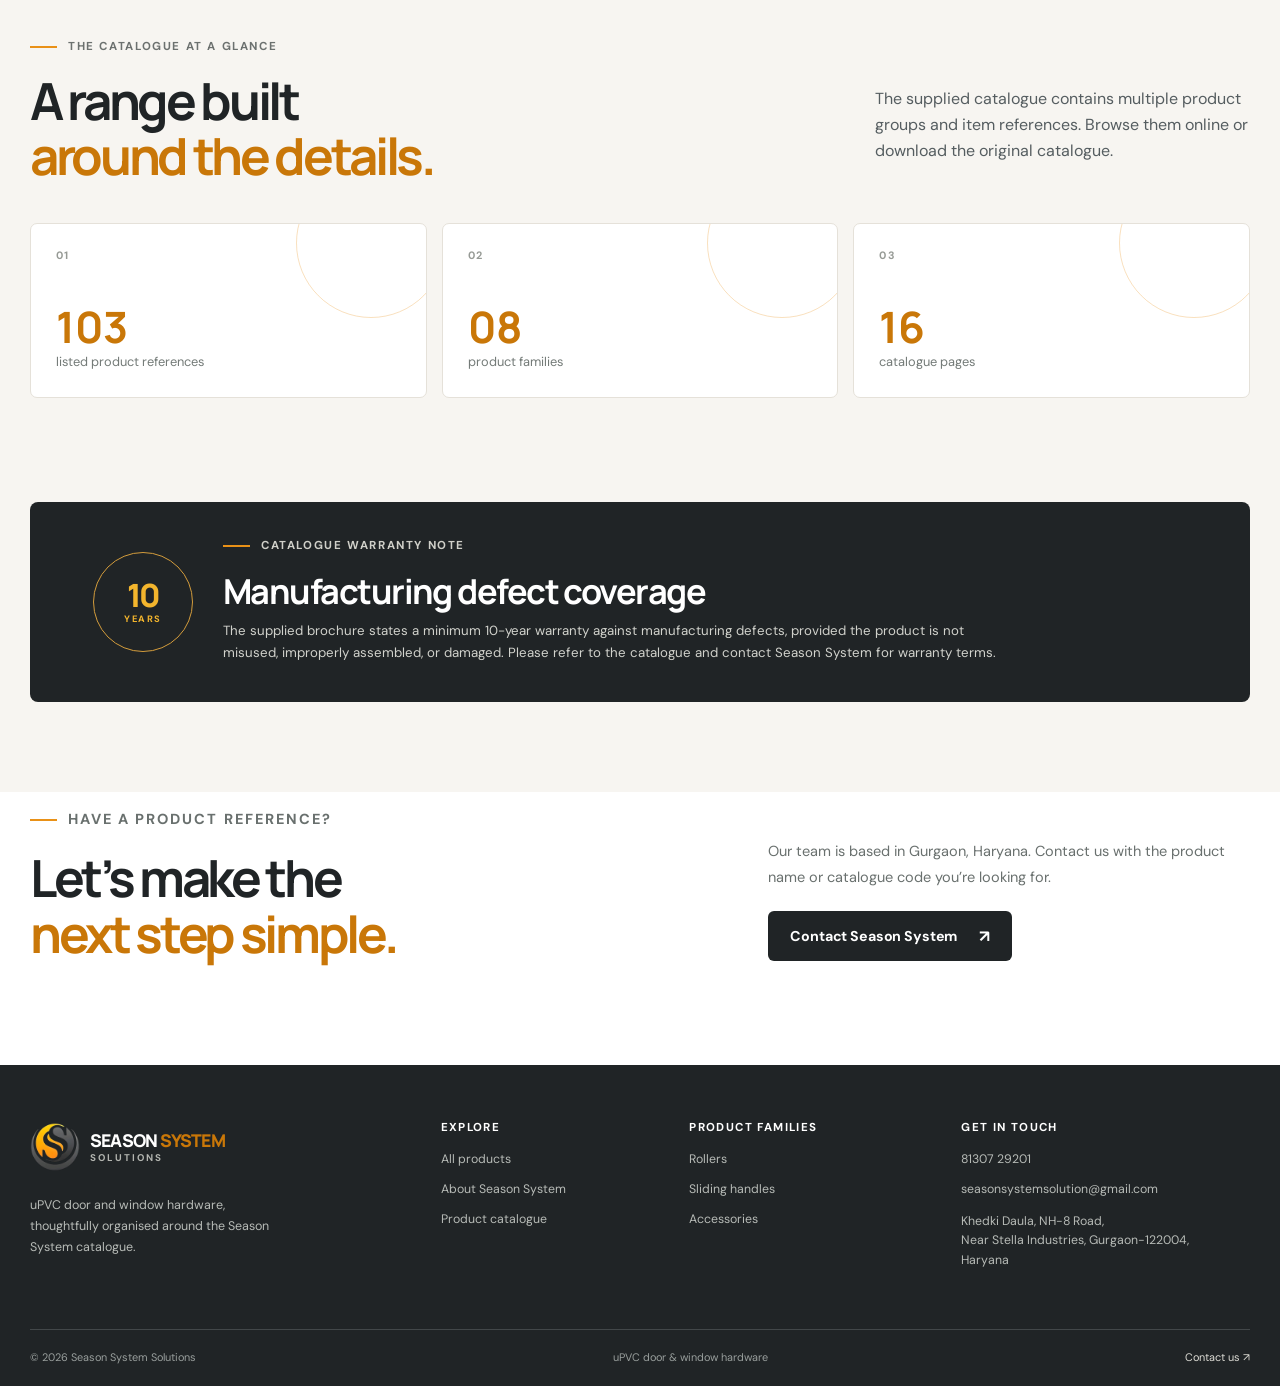
==== commit 72cdc666: "Redesign Season System website" ====
--- a/about.html
+++ b/about.html
@@ -1,203 +1,38 @@
-<!DOCTYPE html>
+<!doctype html>
 <html lang="en">
-
 <head>
-    <meta charset="UTF-8">
-    <meta name="viewport" content="width=device-width, initial-scale=1.0">
-    <meta name="description"
-        content="About Season System Solutions — an established UPVC hardware brand providing internationally certified door and window fittings with 10-year warranty.">
-    <title>About Us — Season System Solutions</title>
-    <link rel="stylesheet" href="css/style.css">
+  <meta charset="utf-8">
+  <meta name="viewport" content="width=device-width, initial-scale=1">
+  <meta name="theme-color" content="#f7f5f1">
+  <meta name="description" content="Learn about Season System Solutions and its catalogue of uPVC door and window hardware.">
+  <title>About | Season System Solutions</title>
+  <link rel="preconnect" href="https://fonts.googleapis.com">
+  <link rel="preconnect" href="https://fonts.gstatic.com" crossorigin>
+  <link href="https://fonts.googleapis.com/css2?family=DM+Sans:wght@400;500;600;700&family=Manrope:wght@400;500;600;700;800&display=swap" rel="stylesheet">
+  <link rel="stylesheet" href="css/style.css">
+  <script src="js/products-data.js" defer></script>
+  <script src="js/main.js" defer></script>
 </head>
-
 <body>
-
-    <div class="page-loader" id="page-loader">
-        <div class="loader-spinner"></div>
-    </div>
-
-    <header class="header" id="header">
-        <nav class="nav">
-            <a href="index.html" class="nav-logo"><span>SEASON</span> <span class="logo-accent">SYSTEM</span></a>
-            <div class="nav-links">
-                <a href="index.html">Home</a>
-                <a href="products.html">Products</a>
-                <a href="about.html" class="active">About</a>
-                <a href="contact.html">Contact</a>
-                <a href="contact.html" class="nav-cta">Get Quote</a>
-            </div>
-            <button class="menu-toggle" id="menu-toggle"
-                aria-label="Toggle Menu"><span></span><span></span><span></span></button>
-        </nav>
-    </header>
-
-    <div class="mobile-nav-overlay" id="mobile-nav">
-        <a href="index.html">Home</a>
-        <a href="products.html">Products</a>
-        <a href="about.html" class="active">About</a>
-        <a href="contact.html">Contact</a>
-    </div>
-
-    <!-- About Hero -->
-    <section class="about-hero">
-        <div class="container">
-            <h1>About Season System Solutions</h1>
-            <p>An established brand approved by industry professionals — providing the finest quality UPVC hardware
-                products and services across the Indian subcontinent.</p>
-        </div>
-    </section>
-
-    <!-- Brand Story -->
-    <section class="section" style="padding-top:20px;">
-        <div class="container">
-            <div class="about-grid animate-in">
-                <div class="about-text">
-                    <h2>Our Story</h2>
-                    <p>Season System Solutions is an established brand approved by industry professionals who, over the
-                        years, have recognized us as a hardware solutions provider for their emerging needs of luxury
-                        living and customer satisfaction.</p>
-                    <p>We offer the finest quality high endurance hardware products and services to our esteemed clients
-                        — pushing the quality benchmark further with each new innovation and striving continuously to
-                        provide internationally acclaimed products and services.</p>
-                    <p>With a tradition of uncompromising quality and international standard products, Season System
-                        Solutions has built a wide range of supreme quality UPVC hardware fittings including Casement,
-                        Sliding, Folding Systems and Accessories for UPVC Doors & Windows.</p>
-                </div>
-                <div class="about-image">
-                    <img src="images/page2_img1.jpeg" alt="Season System Solutions office and team" loading="lazy">
-                </div>
-            </div>
-        </div>
-    </section>
-
-    <!-- Warranty -->
-    <section class="section" style="background:var(--bg-surface);">
-        <div class="container">
-            <div class="section-header animate-in">
-                <span class="section-label">Warranty Promise</span>
-                <h2 class="section-title">Our Commitment to Quality</h2>
-            </div>
-            <div class="warranty-card animate-in">
-                <div class="warranty-number">10</div>
-                <h3>Years Warranty</h3>
-                <p>We certify that Season System Solutions products are warranted against manufacturing defects for a
-                    minimum period of 10 years. Our warranty is valid if the products are not misused, improperly
-                    assembled, or damaged in any way.</p>
-            </div>
-        </div>
-    </section>
-
-    <!-- Values -->
-    <section class="section">
-        <div class="container">
-            <div class="section-header animate-in">
-                <span class="section-label">Our Values</span>
-                <h2 class="section-title">What Sets Us Apart</h2>
-            </div>
-            <div class="value-grid animate-in">
-                <div class="value-card">
-                    <div class="value-icon">🎯</div>
-                    <h3>Dimensional Accuracy</h3>
-                    <p>Every fitting is engineered with precise dimensional accuracy for a perfect fit with all UPVC
-                        profiles.</p>
-                </div>
-                <div class="value-card">
-                    <div class="value-icon">✨</div>
-                    <h3>Seamless Finish</h3>
-                    <p>Premium surface finishing on all products ensures a clean, professional appearance on every
-                        installation.</p>
-                </div>
-                <div class="value-card">
-                    <div class="value-icon">🌐</div>
-                    <h3>International Standards</h3>
-                    <p>All products meet international quality benchmarks and are manufactured to global specifications.
-                    </p>
-                </div>
-                <div class="value-card">
-                    <div class="value-icon">🔬</div>
-                    <h3>Continuous Innovation</h3>
-                    <p>We push the quality benchmark further with each new innovation — striving to lead the UPVC
-                        hardware industry.</p>
-                </div>
-            </div>
-        </div>
-    </section>
-
-    <!-- Stats -->
-    <section class="section" style="background:var(--bg-surface);">
-        <div class="container">
-            <div class="stats-bar animate-in">
-                <div class="stat-item">
-                    <div class="stat-number">67+</div>
-                    <div class="stat-label">Products</div>
-                </div>
-                <div class="stat-item">
-                    <div class="stat-number">10</div>
-                    <div class="stat-label">Categories</div>
-                </div>
-                <div class="stat-item">
-                    <div class="stat-number">10yr</div>
-                    <div class="stat-label">Warranty</div>
-                </div>
-                <div class="stat-item">
-                    <div class="stat-number">Pan-India</div>
-                    <div class="stat-label">Coverage</div>
-                </div>
-            </div>
-        </div>
-    </section>
-
-    <!-- CTA -->
-    <section class="section cta-section">
-        <div class="container">
-            <div class="cta-content animate-in">
-                <h2>Partner with Us</h2>
-                <p>Whether you're a fabricator, dealer, or architect — we're ready to supply the UPVC hardware you need.
-                </p>
-                <div class="cta-actions">
-                    <a href="contact.html" class="btn btn-primary">Contact Us</a>
-                    <a href="products.html" class="btn btn-secondary">View Products</a>
-                </div>
-            </div>
-        </div>
-    </section>
-
-    <footer class="footer">
-        <div class="container">
-            <div class="footer-grid">
-                <div class="footer-brand">
-                    <h3>SEASON <span class="logo-accent">SYSTEM</span></h3>
-                    <p>Premium UPVC hardware products and services across the Indian subcontinent.</p>
-                </div>
-                <div class="footer-col">
-                    <h4>Quick Links</h4>
-                    <a href="index.html">Home</a>
-                    <a href="products.html">Products</a>
-                    <a href="about.html">About Us</a>
-                    <a href="contact.html">Contact</a>
-                </div>
-                <div class="footer-col">
-                    <h4>Top Categories</h4>
-                    <a href="products.html?category=Sliding+Handles">Sliding Handles</a>
-                    <a href="products.html?category=Casement+Handles">Casement Handles</a>
-                    <a href="products.html?category=Hinges">Hinges</a>
-                    <a href="products.html?category=Rollers">Rollers</a>
-                </div>
-                <div class="footer-col">
-                    <h4>Contact</h4>
-                    <a href="tel:8130729201">📞 8130729201</a>
-                    <a href="mailto:seasonsystemsolution@gmail.com">📧 Email Us</a>
-                    <a>📍 Gurgaon, Haryana</a>
-                </div>
-            </div>
-            <div class="footer-bottom">
-                <span>&copy; 2026 Season System Solutions. All rights reserved.</span>
-                <span>Premium UPVC Hardware Solutions</span>
-            </div>
-        </div>
-    </footer>
-
-    <script src="js/main.js"></script>
+  <a class="skip-link" href="#main">Skip to content</a>
+  <div class="topbar"><div class="container topbar-inner"><span>uPVC door &amp; window hardware</span><div class="topbar-links"><a href="tel:8130729201">81307 29201</a><span aria-hidden="true">·</span><a href="downloads/season-system-solutions-catalogue-web.pdf" download>Download catalogue <span aria-hidden="true">↗</span></a></div></div></div>
+  <header class="site-header" id="site-header"><div class="container nav-shell">
+    <a class="brand" href="index.html" aria-label="Season System Solutions home"><img src="images/season-system-mark.png" alt="" width="50" height="50"><span class="brand-copy"><strong>Season <i>System</i></strong><small>Solutions</small></span></a>
+    <button class="menu-toggle" id="menu-toggle" aria-label="Open navigation" aria-expanded="false" aria-controls="primary-navigation"><span></span><span></span></button>
+    <nav class="primary-nav" id="primary-navigation" aria-label="Primary navigation"><a href="index.html">Home</a><a href="products.html">Products</a><a href="about.html" aria-current="page">About</a><a href="contact.html">Contact</a><a class="button button-small button-dark nav-quote" href="contact.html">Request a quote <span aria-hidden="true">↗</span></a></nav>
+  </div></header>
+  <main id="main">
+    <section class="page-intro about-intro"><div class="container page-intro-grid"><div class="reveal"><p class="eyebrow"><span class="eyebrow-line"></span> About the brand</p><h1>Details that bring<br><em>a system together.</em></h1></div><div class="page-intro-side reveal reveal-delay-1"><p>Season System Solutions brings together hardware for uPVC doors and windows, with product families presented in one clear catalogue.</p><a class="button button-orange" href="products.html">Explore the range <span aria-hidden="true">↗</span></a></div></div><div class="intro-bottom-rule"></div></section>
+    <section class="section brand-story-section"><div class="container brand-story-grid">
+      <div class="brand-story-image reveal"><img src="images/hero-upvc-window.webp" alt="uPVC windows and a glazed door in a bright interior" width="1013" height="805" loading="lazy"><span class="image-caption">Season System Solutions · Door &amp; window hardware</span></div>
+      <div class="brand-story-copy reveal reveal-delay-1"><p class="eyebrow"><span class="eyebrow-line"></span> One considered range</p><h2>Know the part.<br><em>Find the fit.</em></h2><p>The Season System catalogue brings together door sets, rollers, sliding and casement handles, hinges, espag systems and accessories for uPVC doors and windows.</p><p>This website turns that printed range into an easy-to-browse product index. Each listing keeps its catalogue name and reference close at hand, so product enquiries can start with the details that matter.</p><a class="text-link" href="products.html">Browse the catalogue index <span aria-hidden="true">→</span></a></div>
+    </div></section>
+    <section class="section range-section"><div class="container"><div class="section-heading reveal"><div><p class="eyebrow"><span class="eyebrow-line"></span> The catalogue at a glance</p><h2>A range built<br><em>around the details.</em></h2></div><p class="section-heading-side">The supplied catalogue contains multiple product groups and item references. Browse them online or download the original catalogue.</p></div>
+      <div class="range-facts"><div class="range-fact reveal"><span class="range-index">01</span><strong>103</strong><span>listed product references</span></div><div class="range-fact reveal reveal-delay-1"><span class="range-index">02</span><strong>08</strong><span>product families</span></div><div class="range-fact reveal reveal-delay-2"><span class="range-index">03</span><strong>16</strong><span>catalogue pages</span></div></div>
+    </div></section>
+    <section class="warranty-section"><div class="container warranty-panel reveal"><div class="warranty-mark" aria-hidden="true">10<span>years</span></div><div><p class="eyebrow eyebrow-light"><span class="eyebrow-line"></span> Catalogue warranty note</p><h2>Manufacturing defect coverage</h2><p>The supplied brochure states a minimum 10-year warranty against manufacturing defects, provided the product is not misused, improperly assembled, or damaged. Please refer to the catalogue and contact Season System for warranty terms.</p></div></div></section>
+    <section class="section about-cta-section"><div class="container about-cta reveal"><div><p class="eyebrow"><span class="eyebrow-line"></span> Have a product reference?</p><h2>Let’s make the<br><em>next step simple.</em></h2></div><div><p>Our team is based in Gurgaon, Haryana. Contact us with the product name or catalogue code you’re looking for.</p><a class="button button-dark" href="contact.html">Contact Season System <span aria-hidden="true">↗</span></a></div></div></section>
+  </main>
+  <footer class="site-footer"><div class="container footer-main"><div class="footer-brand-block"><a class="brand brand-footer" href="index.html" aria-label="Season System Solutions home"><img src="images/season-system-mark.png" alt="" width="48" height="48"><span class="brand-copy"><strong>Season <i>System</i></strong><small>Solutions</small></span></a><p>uPVC door and window hardware, thoughtfully organised around the Season System catalogue.</p></div><div class="footer-column"><h2>Explore</h2><a href="products.html">All products</a><a href="about.html">About Season System</a><a href="downloads/season-system-solutions-catalogue-web.pdf" download>Product catalogue</a></div><div class="footer-column"><h2>Product families</h2><a href="products.html?category=Rollers">Rollers</a><a href="products.html?category=Sliding%20Handles">Sliding handles</a><a href="products.html?category=Accessories">Accessories</a></div><div class="footer-column footer-contact"><h2>Get in touch</h2><a href="tel:8130729201">81307 29201</a><a href="mailto:seasonsystemsolution@gmail.com">seasonsystemsolution@gmail.com</a><p>Khedki Daula, NH-8 Road,<br>Near Stella Industries, Gurgaon-122004,<br>Haryana</p></div></div><div class="container footer-bottom"><span>© <span data-year>2026</span> Season System Solutions</span><span>uPVC door &amp; window hardware</span><a href="contact.html">Contact us <span aria-hidden="true">↗</span></a></div></footer>
 </body>
-
-</html>+</html>
--- a/css/style.css
+++ b/css/style.css
@@ -1,1631 +1,508 @@
-@import url('https://fonts.googleapis.com/css2?family=Inter:wght@300;400;500;600;700;800;900&family=Outfit:wght@400;500;600;700;800&display=swap');
-
 :root {
-  --primary: #0ea5e9;
-  --primary-dark: #0284c7;
-  --primary-light: #38bdf8;
-  --primary-glow: rgba(14, 165, 233, 0.25);
-  --accent: #f59e0b;
-  --accent-dark: #d97706;
-  --accent-light: #fbbf24;
-  --bg-dark: #0a0f1a;
-  --bg-card: #111827;
-  --bg-card-hover: #1e293b;
-  --bg-surface: #0f172a;
-  --bg-glass: rgba(15, 23, 42, 0.7);
-  --text-primary: #f1f5f9;
-  --text-secondary: #94a3b8;
-  --text-muted: #64748b;
-  --border: rgba(148, 163, 184, 0.1);
-  --border-hover: rgba(14, 165, 233, 0.3);
-  --success: #10b981;
-  --danger: #ef4444;
-  --gradient-primary: linear-gradient(135deg, #0ea5e9, #6366f1);
-  --gradient-accent: linear-gradient(135deg, #f59e0b, #ef4444);
-  --gradient-hero: linear-gradient(135deg, #0a0f1a 0%, #1e293b 50%, #0f172a 100%);
-  --shadow-sm: 0 1px 3px rgba(0, 0, 0, 0.3);
-  --shadow-md: 0 4px 20px rgba(0, 0, 0, 0.4);
-  --shadow-lg: 0 10px 40px rgba(0, 0, 0, 0.5);
-  --shadow-glow: 0 0 30px var(--primary-glow);
-  --radius-sm: 8px;
-  --radius-md: 12px;
-  --radius-lg: 20px;
-  --radius-xl: 28px;
-  --transition: all 0.3s cubic-bezier(0.4, 0, 0.2, 1);
-  --transition-slow: all 0.5s cubic-bezier(0.4, 0, 0.2, 1);
-  --max-width: 1280px;
-  --header-height: 72px;
+  color-scheme: light;
+  --ink: #292d2f;
+  --ink-deep: #202426;
+  --ink-soft: #555d60;
+  --muted: #737a7c;
+  --paper: #f7f5f1;
+  --paper-deep: #f0ede7;
+  --surface: #fff;
+  --line: #e5e1d9;
+  --orange: #e99117;
+  --orange-deep: #c97708;
+  --amber: #f3b52d;
+  --sage: #777b70;
+  --shadow-sm: 0 7px 20px rgba(36, 37, 35, .055);
+  --shadow-lg: 0 20px 55px rgba(36, 37, 35, .13);
+  --radius: 14px;
+  --container: 1220px;
+  --ease: cubic-bezier(.2,.65,.25,1);
 }
 
-*,
-*::before,
-*::after {
-  margin: 0;
-  padding: 0;
-  box-sizing: border-box;
+*, *::before, *::after { box-sizing: border-box; }
+html { scroll-behavior: smooth; scroll-padding-top: 96px; }
+body { margin: 0; background: var(--surface); color: var(--ink); font-family: "DM Sans", Arial, sans-serif; font-size: 16px; line-height: 1.6; -webkit-font-smoothing: antialiased; }
+body, button, input, textarea { font-family: "DM Sans", Arial, sans-serif; }
+img { display: block; max-width: 100%; }
+a { color: inherit; text-decoration: none; }
+button, input, textarea { color: inherit; }
+button { cursor: pointer; }
+::selection { background: #f5d89c; color: var(--ink-deep); }
+h1, h2, h3, p { margin-top: 0; }
+h1, h2, h3 { color: var(--ink-deep); font-family: "Manrope", "DM Sans", sans-serif; letter-spacing: -.045em; line-height: 1.08; }
+h1 em, h2 em { color: var(--orange-deep); font-style: normal; }
+p { color: var(--ink-soft); }
+.container { width: min(var(--container), calc(100% - 56px)); margin-inline: auto; }
+.sr-only { position: absolute; width: 1px; height: 1px; padding: 0; margin: -1px; overflow: hidden; clip: rect(0,0,0,0); white-space: nowrap; border: 0; }
+.skip-link { position: fixed; z-index: 2000; top: 10px; left: 10px; padding: 10px 15px; background: var(--ink-deep); color: white; border-radius: 8px; transform: translateY(-160%); }
+.skip-link:focus { transform: translateY(0); }
+:focus-visible { outline: 3px solid var(--orange); outline-offset: 3px; }
+
+.topbar { background: var(--ink-deep); color: #f7f5f1; font-size: .75rem; letter-spacing: .025em; }
+.topbar-inner, .topbar-links { min-height: 36px; display: flex; align-items: center; }
+.topbar-inner { justify-content: space-between; gap: 20px; }
+.topbar-links { gap: 14px; color: #ddd8d0; }
+.topbar a:hover { color: var(--amber); }
+.topbar-links span[aria-hidden="true"] { color: #a7a39c; }
+
+.site-header { position: sticky; z-index: 1000; top: 0; height: 82px; background: rgba(255,255,255,.95); border-bottom: 1px solid rgba(229,225,217,.75); backdrop-filter: blur(14px); transition: box-shadow .25s var(--ease), background .25s var(--ease); }
+.site-header.is-scrolled { box-shadow: 0 8px 28px rgba(25,28,29,.075); background: rgba(255,255,255,.98); }
+.nav-shell { height: 100%; display: flex; align-items: center; justify-content: space-between; gap: 28px; }
+.brand { display: inline-flex; align-items: center; gap: 10px; flex: 0 0 auto; }
+.brand img { width: 50px; height: 50px; object-fit: contain; }
+.brand-copy { display: flex; flex-direction: column; line-height: 1.05; }
+.brand-copy strong { color: var(--ink-deep); font-family: "Manrope", sans-serif; font-size: 1.1rem; font-weight: 800; letter-spacing: -.045em; text-transform: uppercase; }
+.brand-copy i { color: var(--orange-deep); font-style: normal; }
+.brand-copy small { margin-top: 4px; color: #737577; font-size: .61rem; font-weight: 700; letter-spacing: .2em; text-transform: uppercase; }
+.primary-nav { display: flex; align-items: center; gap: clamp(18px, 3vw, 37px); }
+.primary-nav > a:not(.button) { position: relative; padding: 9px 0; color: #54595b; font-size: .9rem; font-weight: 600; transition: color .2s ease; }
+.primary-nav > a:not(.button):hover, .primary-nav > a[aria-current="page"] { color: var(--ink-deep); }
+.primary-nav > a[aria-current="page"]::after { position: absolute; right: 0; bottom: 1px; left: 0; height: 2px; background: var(--orange); content: ""; }
+.menu-toggle { display: none; width: 44px; height: 44px; padding: 12px; align-items: center; justify-content: center; flex-direction: column; gap: 6px; border: 1px solid var(--line); border-radius: 50%; background: white; }
+.menu-toggle span { width: 18px; height: 1.5px; background: var(--ink); transition: transform .2s ease; }
+.menu-toggle[aria-expanded="true"] span:first-child { transform: translateY(3.75px) rotate(45deg); }
+.menu-toggle[aria-expanded="true"] span:last-child { transform: translateY(-3.75px) rotate(-45deg); }
+
+.button { display: inline-flex; min-height: 50px; padding: 0 21px; align-items: center; justify-content: center; gap: 22px; border: 1px solid transparent; border-radius: 6px; font-size: .89rem; font-weight: 700; letter-spacing: -.01em; line-height: 1; transition: transform .2s var(--ease), background .2s ease, color .2s ease, border-color .2s ease, box-shadow .2s ease; }
+.button:hover { transform: translateY(-2px); }
+.button span[aria-hidden="true"] { font-size: 1.05rem; transition: transform .2s ease; }
+.button:hover span[aria-hidden="true"] { transform: translate(2px,-1px); }
+.button-small { min-height: 42px; padding: 0 17px; gap: 13px; font-size: .82rem; }
+.button-orange { background: var(--orange); color: #202426; box-shadow: 0 8px 20px rgba(233,145,23,.17); }
+.button-orange:hover { background: #f2a128; box-shadow: 0 11px 26px rgba(233,145,23,.25); }
+.button-dark { background: var(--ink-deep); color: white; }
+.button-dark:hover { background: #343a3c; }
+.button-outline { border-color: #bfc0bc; background: transparent; color: var(--ink-deep); }
+.button-outline:hover { border-color: var(--ink-deep); background: #fff; }
+.button-light { background: #fff; color: var(--ink-deep); }
+.button-light:hover { background: #f5d89c; }
+.text-link { display: inline-flex; align-items: center; gap: 10px; color: var(--ink-deep); font-size: .88rem; font-weight: 700; transition: color .2s ease; }
+.text-link span { color: var(--orange-deep); font-size: 1.15rem; transition: transform .2s var(--ease); }
+.text-link:hover { color: var(--orange-deep); }
+.text-link:hover span { transform: translateX(4px); }
+
+.section { padding: 104px 0; }
+.section-top { padding: 66px 0 70px; }
+.eyebrow { display: flex; align-items: center; gap: 11px; margin-bottom: 18px; color: #6c716f; font-size: .72rem; font-weight: 700; letter-spacing: .14em; line-height: 1.25; text-transform: uppercase; }
+.eyebrow-line { display: inline-block; width: 27px; height: 2px; flex: 0 0 auto; background: var(--orange); }
+.hero { overflow: hidden; background: var(--paper); }
+.hero-grid { display: grid; grid-template-columns: minmax(300px,.76fr) minmax(480px,1.24fr); align-items: center; gap: clamp(40px, 7vw, 100px); }
+.hero-copy { padding: 24px 0 18px; }
+.hero h1 { max-width: 630px; margin-bottom: 25px; font-size: clamp(3.2rem, 6vw, 5.45rem); font-weight: 700; letter-spacing: -.075em; }
+.hero h1 em { display: inline-block; }
+.hero-lede { max-width: 465px; margin-bottom: 28px; color: #5f6667; font-size: 1.04rem; line-height: 1.75; }
+.hero-actions { display: flex; align-items: center; flex-wrap: wrap; gap: 25px; }
+.hero-footnote { display: flex; align-items: center; gap: 10px; margin-top: 50px; color: #797d7b; font-size: .78rem; }
+.small-mark { display: grid; width: 25px; height: 25px; place-items: center; border: 1px solid #d8ba7e; border-radius: 50%; color: var(--orange-deep); font-family: Georgia,serif; font-size: .9rem; }
+.hero-visual { position: relative; min-height: 445px; height: min(40vw, 530px); overflow: hidden; border-radius: 9px; background: #e8e5de; box-shadow: var(--shadow-lg); }
+.hero-visual::after { position: absolute; inset: 52% 0 0; background: linear-gradient(180deg, transparent, rgba(27,31,32,.42)); content: ""; pointer-events: none; }
+.hero-visual > img { width: 100%; height: 100%; object-fit: cover; object-position: center; }
+.hero-photo-note { position: absolute; z-index: 1; bottom: 24px; left: 25px; display: flex; align-items: flex-start; gap: 11px; color: white; font-family: "Manrope",sans-serif; font-size: .88rem; font-weight: 700; line-height: 1.4; }
+.hero-photo-note small { color: rgba(255,255,255,.76); font-family: "DM Sans",sans-serif; font-size: .72rem; font-weight: 500; }
+.note-dot, .location-dot { width: 8px; height: 8px; margin-top: 5px; flex: 0 0 auto; border-radius: 50%; background: var(--amber); box-shadow: 0 0 0 5px rgba(243,181,45,.2); }
+.hero-index { position: absolute; z-index: 1; right: 24px; bottom: 26px; display: grid; grid-template-columns: auto 32px auto; align-items: center; gap: 8px; color: #fff; font-size: .67rem; font-weight: 700; letter-spacing: .08em; }
+.hero-index small { grid-column: 1 / -1; color: rgba(255,255,255,.72); font-size: .58rem; font-weight: 500; letter-spacing: .06em; text-align: right; text-transform: uppercase; }
+.index-rule { height: 1px; background: var(--amber); }
+
+.facts-band { padding: 26px 0; background: var(--ink-deep); color: white; }
+.facts-grid { display: grid; grid-template-columns: .75fr .75fr .9fr 1.6fr; align-items: center; gap: 26px; }
+.fact { display: flex; align-items: baseline; gap: 9px; }
+.fact-number { color: var(--amber); font-family: "Manrope",sans-serif; font-size: 1.55rem; font-weight: 800; letter-spacing: -.06em; white-space: nowrap; }
+.fact-label { color: #d2d1cb; font-size: .75rem; line-height: 1.3; }
+.fact-note { margin: 0; padding-left: 25px; border-left: 1px solid #4a4d4b; color: #c2c3c0; font-size: .76rem; line-height: 1.5; }
+
+.category-section { background: #fff; }
+.section-heading { display: flex; align-items: end; justify-content: space-between; gap: 40px; margin-bottom: 40px; }
+.section-heading h2, .story-copy h2, .download-copy h2, .about-cta h2 { margin: 0; font-size: clamp(2.25rem, 4vw, 3.45rem); font-weight: 700; letter-spacing: -.065em; }
+.section-heading-side { max-width: 375px; padding-bottom: 4px; }
+.section-heading-side p { margin-bottom: 17px; color: #6a7070; font-size: .92rem; line-height: 1.7; }
+.category-grid { display: grid; grid-template-columns: repeat(4,minmax(0,1fr)); gap: 16px; }
+.category-card { position: relative; min-width: 0; overflow: hidden; border: 1px solid #e7e4dd; border-radius: 9px; background: white; transition: transform .3s var(--ease),box-shadow .3s var(--ease),border-color .3s ease; }
+.category-card:hover { transform: translateY(-5px); border-color: #d6c6a6; box-shadow: var(--shadow-lg); }
+.category-visual { position: relative; display: grid; height: 156px; place-items: center; overflow: hidden; background: linear-gradient(140deg,#f4f1eb,#fbfaf7); }
+.category-visual::before { position: absolute; width: 150px; height: 150px; right: -25px; bottom: -75px; border: 1px solid rgba(218,153,42,.26); border-radius: 50%; content: ""; }
+.category-visual img { width: 72%; height: 80%; object-fit: contain; transition: transform .4s var(--ease); }
+.category-card:hover .category-visual img { transform: scale(1.06); }
+.category-icon { position: absolute; top: 12px; left: 13px; display: grid; width: 31px; height: 31px; place-items: center; border: 1px solid rgba(231,145,23,.4); border-radius: 50%; background: rgba(255,255,255,.84); color: var(--orange-deep); }
+.category-icon svg { width: 15px; height: 15px; fill: none; stroke: currentColor; stroke-linecap: round; stroke-linejoin: round; stroke-width: 1.6; }
+.category-body { min-height: 118px; padding: 17px 17px 16px; }
+.category-body h3 { margin: 0 0 7px; font-size: 1.08rem; font-weight: 700; }
+.category-body p { min-height: 38px; margin: 0 0 12px; color: #727777; font-size: .75rem; line-height: 1.5; }
+.category-bottom { display: flex; align-items: center; justify-content: space-between; color: #747977; font-size: .7rem; }
+.category-bottom span:last-child { color: var(--orange-deep); font-size: .95rem; transition: transform .2s ease; }
+.category-card:hover .category-bottom span:last-child { transform: translateX(3px); }
+
+.featured-section { background: var(--paper); }
+.product-grid { display: grid; grid-template-columns: repeat(4,minmax(0,1fr)); gap: 17px; }
+.product-grid[hidden] { display: none; }
+.product-card { display: flex; min-width: 0; flex-direction: column; overflow: hidden; border: 1px solid #e7e4dd; border-radius: 9px; background: white; transition: transform .28s var(--ease),box-shadow .28s var(--ease),border-color .28s ease; }
+.product-card:hover { transform: translateY(-5px); border-color: #d6c6a6; box-shadow: var(--shadow-lg); }
+.product-card-image { position: relative; display: grid; aspect-ratio: 1.32; overflow: hidden; place-items: center; background: #f3f1ec; }
+.product-card-image img { width: 100%; height: 100%; padding: 13px; object-fit: contain; mix-blend-mode: multiply; transition: transform .42s var(--ease); }
+.product-card:hover .product-card-image img { transform: scale(1.055); }
+.product-card-category { position: absolute; top: 12px; left: 12px; padding: 5px 8px; border-radius: 3px; background: rgba(255,255,255,.9); color: #575d5d; font-size: .63rem; font-weight: 700; letter-spacing: .055em; text-transform: uppercase; }
+.product-card-body { display: flex; min-height: 117px; padding: 15px 16px 12px; flex: 1; flex-direction: column; }
+.product-card-title { margin: 0 0 9px; font-size: .98rem; font-weight: 700; letter-spacing: -.035em; line-height: 1.35; }
+.product-card-reference { margin: auto 0 0; color: #8a8e8c; font-size: .72rem; letter-spacing: .055em; }
+.product-card-footer { display: flex; align-items: center; justify-content: space-between; padding: 11px 16px 14px; border-top: 1px solid #f0eee9; color: var(--orange-deep); font-size: .76rem; font-weight: 700; }
+.product-card-footer span:last-child { font-size: 1rem; transition: transform .2s ease; }
+.product-card:hover .product-card-footer span:last-child { transform: translateX(3px); }
+
+.story-section { background: white; }
+.story-grid { display: grid; grid-template-columns: 1.05fr .95fr; align-items: center; gap: clamp(45px,7vw,100px); }
+.story-photo { position: relative; min-height: 370px; display: grid; overflow: hidden; place-items: center; border-radius: 9px; background: #f5f3ee; }
+.story-photo img { width: 100%; height: 100%; max-height: 440px; object-fit: contain; }
+.story-photo-label { position: absolute; right: 0; bottom: 0; left: 0; display: flex; padding: 17px 20px; flex-direction: column; background: linear-gradient(transparent,rgba(32,36,38,.82)); color: white; }
+.story-photo-label span { font-size: .65rem; letter-spacing: .12em; text-transform: uppercase; }
+.story-photo-label strong { font-family: "Manrope",sans-serif; font-size: 1rem; }
+.story-copy h2 { margin-bottom: 20px; }
+.story-copy > p:not(.eyebrow) { max-width: 490px; color: #687071; font-size: .94rem; line-height: 1.8; }
+.story-copy .button { margin-top: 10px; }
+
+.contact-banner-section { padding: 0 0 90px; background: white; }
+.contact-banner { position: relative; display: grid; min-height: 270px; padding: 52px clamp(32px,6vw,80px); grid-template-columns: 1fr .75fr; align-items: center; gap: 40px; overflow: hidden; border-radius: 10px; background: var(--ink-deep); color: white; }
+.contact-banner h2 { position: relative; z-index: 1; margin: 0; color: white; font-size: clamp(2.2rem,4vw,3.3rem); letter-spacing: -.065em; }
+.eyebrow-light { color: #d0d0c9; }
+.contact-banner-side { position: relative; z-index: 1; max-width: 360px; }
+.contact-banner-side p { margin-bottom: 20px; color: #d3d3cc; font-size: .88rem; line-height: 1.7; }
+.banner-orbit { position: absolute; top: -180px; right: -70px; width: 480px; height: 480px; border: 1px solid rgba(243,181,45,.32); border-radius: 50%; }
+.banner-orbit::before, .banner-orbit::after { position: absolute; border: 1px solid rgba(243,181,45,.2); border-radius: 50%; content: ""; }
+.banner-orbit::before { inset: 34px; }
+.banner-orbit::after { inset: 72px; }
+
+.download-section { padding-top: 5px; background: white; }
+.download-card { display: grid; padding: 38px 44px; grid-template-columns: auto 1fr auto; align-items: center; gap: 30px; border: 1px solid var(--line); border-radius: 9px; background: #fff; }
+.download-icon { display: grid; width: 72px; height: 72px; place-items: center; border-radius: 50%; background: #f6f0e4; color: var(--orange-deep); }
+.download-icon svg { width: 36px; height: 36px; }
+.download-copy .eyebrow { margin-bottom: 8px; }
+.download-copy h2 { margin: 0 0 8px; font-size: 1.75rem; }
+.download-copy p:last-child { margin: 0; font-size: .84rem; }
+
+.page-intro { position: relative; padding: 71px 0 68px; overflow: hidden; background: var(--paper); }
+.page-intro-grid { display: grid; grid-template-columns: 1fr .7fr; align-items: end; gap: 45px; }
+.page-intro h1 { margin: 0; font-size: clamp(3rem,6vw,5rem); letter-spacing: -.075em; }
+.page-intro-side { max-width: 440px; padding: 0 0 7px; }
+.page-intro-side p { margin-bottom: 20px; color: #676e6e; font-size: .98rem; line-height: 1.75; }
+.intro-bottom-rule { position: absolute; right: 0; bottom: 0; left: max(28px,calc((100vw - var(--container))/2)); height: 3px; background: linear-gradient(90deg,var(--orange) 0 120px,#e7e3dc 120px 100%); }
+.catalog-section { padding-top: 56px; }
+.catalog-toolbar { display: flex; align-items: center; justify-content: space-between; gap: 28px; margin-bottom: 19px; }
+.filter-label { display: inline-flex; align-items: center; gap: 10px; color: #676e6e; font-size: .76rem; font-weight: 700; letter-spacing: .1em; text-transform: uppercase; }
+.search-wrap { display: flex; width: min(355px,100%); height: 47px; padding: 0 13px; align-items: center; gap: 10px; border: 1px solid #dedbd4; border-radius: 5px; background: white; transition: border-color .2s ease,box-shadow .2s ease; }
+.search-wrap:focus-within { border-color: var(--orange); box-shadow: 0 0 0 3px rgba(233,145,23,.12); }
+.search-wrap svg { width: 18px; height: 18px; flex: 0 0 auto; fill: none; stroke: #818685; stroke-linecap: round; stroke-width: 1.7; }
+.search-wrap input { width: 100%; min-width: 0; border: 0; outline: 0; background: transparent; font-size: .82rem; }
+.search-wrap input::placeholder { color: #9a9e9b; }
+.search-wrap button { width: 24px; height: 24px; border: 0; border-radius: 50%; background: var(--paper); color: #696e6c; font-size: 1.15rem; line-height: 1; }
+.search-wrap button[hidden] { display: none; }
+.filter-list { display: flex; padding-bottom: 22px; flex-wrap: wrap; gap: 8px; border-bottom: 1px solid var(--line); }
+.filter-chip { min-height: 36px; padding: 0 13px; border: 1px solid #e1ded7; border-radius: 3px; background: transparent; color: #686e6e; font-size: .76rem; font-weight: 600; transition: background .2s ease,border-color .2s ease,color .2s ease; }
+.filter-chip:hover { border-color: #d2b178; color: var(--ink-deep); }
+.filter-chip.is-active { border-color: var(--ink-deep); background: var(--ink-deep); color: white; }
+.filter-chip span { margin-left: 7px; color: #a6aaa7; font-size: .68rem; }
+.filter-chip.is-active span { color: #f5cb79; }
+.catalog-results-bar { display: flex; margin: 23px 0 20px; align-items: center; justify-content: space-between; gap: 20px; }
+.catalog-results-bar p { margin: 0; color: #747a79; font-size: .78rem; }
+.catalog-results-bar strong { color: var(--ink-deep); }
+.catalog-grid { grid-template-columns: repeat(4,minmax(0,1fr)); row-gap: 20px; }
+.empty-state { padding: 80px 20px; text-align: center; }
+.empty-state[hidden] { display: none; }
+.empty-symbol { display: block; color: var(--orange); font-size: 3rem; line-height: 1; }
+.empty-state h2 { margin: 18px 0 8px; font-size: 1.8rem; }
+.empty-state p { margin-bottom: 22px; }
+
+.product-detail-section { min-height: 60vh; padding-top: 50px; background: #fff; }
+.detail-breadcrumb { display: flex; margin: 0 0 28px; align-items: center; flex-wrap: wrap; gap: 9px; color: #858a88; font-size: .74rem; }
+.detail-breadcrumb a:hover { color: var(--orange-deep); }
+.detail-breadcrumb span[aria-hidden="true"] { color: #c5c2bb; }
+.detail-layout { display: grid; grid-template-columns: 1.05fr .95fr; align-items: start; gap: clamp(38px,7vw,90px); }
+.detail-image { position: sticky; top: 110px; min-height: 490px; display: grid; padding: 28px; place-items: center; border: 1px solid #ebe8e1; border-radius: 8px; background: #f5f3ee; }
+.detail-image img { width: 100%; max-height: 540px; aspect-ratio: 1.15; object-fit: contain; mix-blend-mode: multiply; }
+.detail-info { padding: 10px 0 25px; }
+.detail-category { display: inline-flex; padding: 6px 9px; border-radius: 3px; background: #f7f0e4; color: #9c6716; font-size: .65rem; font-weight: 700; letter-spacing: .11em; text-transform: uppercase; }
+.detail-info h1 { margin: 17px 0 12px; font-size: clamp(2.25rem,4vw,3.4rem); letter-spacing: -.065em; }
+.detail-reference { margin: 0 0 24px; color: #7b817f; font-size: .82rem; letter-spacing: .08em; }
+.detail-info > p { max-width: 500px; color: #687071; font-size: .94rem; line-height: 1.8; }
+.detail-meta { margin: 26px 0 26px; border-top: 1px solid var(--line); }
+.detail-meta-row { display: grid; padding: 13px 0; grid-template-columns: 145px 1fr; gap: 20px; border-bottom: 1px solid var(--line); font-size: .82rem; }
+.detail-meta-row span:first-child { color: #818684; }
+.detail-meta-row span:last-child { color: var(--ink); font-weight: 600; }
+.detail-actions { display: flex; align-items: center; flex-wrap: wrap; gap: 11px; }
+.detail-note { margin: 15px 0 0; color: #7c8280; font-size: .73rem; }
+.related-section { margin-top: 95px; padding-top: 42px; border-top: 1px solid var(--line); }
+.related-section h2 { margin-bottom: 25px; font-size: 1.8rem; }
+.not-found { padding: 65px 24px; text-align: center; }
+.not-found h1 { margin-bottom: 10px; font-size: 2.2rem; }
+.not-found p { margin-bottom: 21px; }
+.loading-state { padding: 100px 0; color: #777; text-align: center; }
+.noscript-note { padding: 18px 20px; border: 1px solid var(--line); border-radius: 6px; background: var(--paper); color: #666d6b; font-size: .84rem; }
+.noscript-note a { color: var(--orange-deep); font-weight: 700; text-decoration: underline; text-underline-offset: 3px; }
+
+.brand-story-section { background: #fff; }
+.brand-story-grid { display: grid; grid-template-columns: 1.08fr .92fr; align-items: center; gap: clamp(46px,8vw,110px); }
+.brand-story-image { position: relative; padding: 20px; border-radius: 8px; background: var(--paper); }
+.brand-story-image img { width: 100%; aspect-ratio: 1.28; border-radius: 5px; object-fit: cover; }
+.image-caption { display: block; padding-top: 11px; color: #777d79; font-size: .66rem; letter-spacing: .08em; text-transform: uppercase; }
+.brand-story-copy h2 { margin-bottom: 20px; font-size: clamp(2.3rem,4vw,3.5rem); }
+.brand-story-copy > p:not(.eyebrow) { color: #676e6e; font-size: .94rem; line-height: 1.8; }
+.brand-story-copy .text-link { margin-top: 9px; }
+.range-section { background: var(--paper); }
+.range-facts { display: grid; grid-template-columns: repeat(3,1fr); gap: 15px; }
+.range-fact { position: relative; display: flex; min-height: 175px; padding: 25px; flex-direction: column; justify-content: end; overflow: hidden; border: 1px solid #e5e1d9; border-radius: 7px; background: white; }
+.range-fact::after { position: absolute; top: -56px; right: -20px; width: 150px; height: 150px; border: 1px solid rgba(233,145,23,.28); border-radius: 50%; content: ""; }
+.range-index { position: absolute; top: 23px; left: 25px; color: #969a95; font-size: .67rem; font-weight: 700; letter-spacing: .12em; }
+.range-fact strong { margin-bottom: 3px; color: var(--orange-deep); font-family: "Manrope",sans-serif; font-size: 2.7rem; line-height: 1; }
+.range-fact > span:last-child { color: #737a77; font-size: .8rem; }
+.warranty-section { padding: 0 0 90px; background: var(--paper); }
+.warranty-panel { display: grid; padding: 37px clamp(27px,5vw,63px); grid-template-columns: auto 1fr; align-items: center; gap: 30px; border-radius: 8px; background: var(--ink-deep); }
+.warranty-mark { display: flex; width: 100px; height: 100px; align-items: center; justify-content: center; flex-direction: column; border: 1px solid #d39c3c; border-radius: 50%; color: var(--amber); font-family: "Manrope",sans-serif; font-size: 2rem; font-weight: 800; letter-spacing: -.08em; line-height: .9; }
+.warranty-mark span { margin-top: 5px; font-family: "DM Sans",sans-serif; font-size: .58rem; font-weight: 700; letter-spacing: .16em; text-transform: uppercase; }
+.warranty-panel h2 { margin: 0 0 11px; color: white; font-size: clamp(1.5rem,3vw,2.15rem); }
+.warranty-panel p:last-child { max-width: 790px; margin: 0; color: #d1d2cc; font-size: .83rem; line-height: 1.7; }
+.about-cta-section { padding-top: 15px; }
+.about-cta { display: grid; grid-template-columns: 1fr .7fr; align-items: end; gap: 50px; }
+.about-cta p { color: #69706e; font-size: .91rem; line-height: 1.75; }
+.about-cta .button { margin-top: 6px; }
+
+.contact-location-line { display: inline-flex; align-items: center; gap: 12px; color: #696f6e; font-size: .77rem; font-weight: 600; }
+.contact-location-line .location-dot { background: var(--orange); }
+.contact-section { padding-top: 69px; }
+.contact-grid { display: grid; grid-template-columns: .8fr 1.2fr; align-items: start; gap: clamp(50px,8vw,120px); }
+.contact-details { padding-top: 7px; }
+.contact-detail { padding: 0 0 24px; margin-bottom: 24px; border-bottom: 1px solid var(--line); }
+.contact-detail-label { display: block; margin-bottom: 7px; color: #898e8b; font-size: .66rem; font-weight: 700; letter-spacing: .14em; text-transform: uppercase; }
+.contact-detail-value { display: inline-flex; max-width: 100%; align-items: center; gap: 10px; overflow-wrap: anywhere; color: var(--ink-deep); font-family: "Manrope",sans-serif; font-size: clamp(1.1rem,2vw,1.45rem); font-weight: 700; letter-spacing: -.04em; }
+.contact-detail-value span { color: var(--orange-deep); font-size: 1rem; }
+.contact-detail p { margin: 8px 0 0; color: #737a78; font-size: .79rem; line-height: 1.6; }
+.contact-detail .contact-address { color: var(--ink); font-size: .94rem; line-height: 1.7; }
+.contact-detail .text-link { margin-top: 12px; font-size: .8rem; }
+.contact-hours { padding-top: 1px; }
+.contact-hours p { color: #737a78; font-size: .82rem; line-height: 1.9; }
+.contact-hours strong { color: var(--ink); font-weight: 600; }
+.contact-form { padding: 31px; border: 1px solid var(--line); border-radius: 8px; background: #fbfaf8; }
+.form-heading { margin-bottom: 25px; }
+.form-heading .eyebrow { margin-bottom: 12px; }
+.form-heading h2 { margin: 0; font-size: 2rem; }
+.form-row { display: grid; grid-template-columns: 1fr 1fr; gap: 14px; }
+.form-field { display: flex; margin-bottom: 16px; flex-direction: column; gap: 7px; }
+.form-field label { color: #505756; font-size: .76rem; font-weight: 700; }
+.form-field label span { margin-left: 5px; color: #9b9f9d; font-size: .67rem; font-weight: 500; }
+.form-field input, .form-field textarea { width: 100%; min-height: 45px; padding: 11px 12px; border: 1px solid #ddd9d1; border-radius: 4px; background: white; font-size: .86rem; transition: border-color .2s ease,box-shadow .2s ease; }
+.form-field textarea { min-height: 116px; resize: vertical; }
+.form-field input:focus, .form-field textarea:focus { border-color: var(--orange); outline: 0; box-shadow: 0 0 0 3px rgba(233,145,23,.12); }
+.form-note { margin: 12px 0 0; color: #858a87; font-size: .7rem; line-height: 1.55; }
+.map-card-wrap { padding: 0 0 92px; }
+.map-card { display: grid; min-height: 365px; grid-template-columns: 1.05fr .95fr; overflow: hidden; border: 1px solid var(--line); border-radius: 8px; background: var(--paper); }
+.map-pattern { position: relative; min-height: 365px; overflow: hidden; background-color: #efede7; background-image: linear-gradient(30deg,transparent 48%,rgba(210,207,198,.68) 48.5%,rgba(210,207,198,.68) 50%,transparent 50.5%),linear-gradient(118deg,transparent 53%,rgba(214,210,202,.7) 53.5%,rgba(214,210,202,.7) 55%,transparent 55.5%),linear-gradient(90deg,transparent 27%,rgba(223,220,213,.8) 27.4%,rgba(223,220,213,.8) 28%,transparent 28.4%); }
+.map-pattern::before, .map-pattern::after { position: absolute; width: 120%; height: 22px; left: -10%; border: 1px solid rgba(233,145,23,.35); border-right: 0; border-left: 0; background: rgba(255,255,255,.56); content: ""; transform: rotate(-21deg); }
+.map-pattern::before { top: 27%; }
+.map-pattern::after { top: 69%; transform: rotate(17deg); }
+.map-road { position: absolute; z-index: 1; display: block; height: 1px; background: #d0ccc2; transform-origin: left; }
+.map-road-one { top: 17%; left: 3%; width: 110%; transform: rotate(24deg); }
+.map-road-two { top: 94%; left: 11%; width: 95%; transform: rotate(-36deg); }
+.map-ring { position: absolute; top: 50%; left: 51%; width: 210px; height: 210px; border: 1px solid rgba(233,145,23,.3); border-radius: 50%; transform: translate(-50%,-50%); }
+.map-ring::before, .map-ring::after { position: absolute; border: 1px solid rgba(233,145,23,.25); border-radius: 50%; content: ""; }
+.map-ring::before { inset: 25px; }
+.map-ring::after { inset: 50px; }
+.map-pin { position: absolute; z-index: 2; top: 50%; left: 51%; display: grid; width: 52px; height: 52px; place-items: center; border: 5px solid rgba(233,145,23,.15); border-radius: 50%; background: var(--orange); color: white; transform: translate(-50%,-50%); }
+.map-pin svg { width: 22px; height: 22px; fill: none; stroke: currentColor; stroke-linecap: round; stroke-linejoin: round; stroke-width: 1.6; }
+.map-card-copy { display: flex; padding: 45px; align-items: flex-start; flex-direction: column; justify-content: center; }
+.map-card-copy h2 { margin: 0 0 13px; font-size: 2.55rem; }
+.map-card-copy > p:not(.eyebrow) { margin-bottom: 22px; color: #6f7573; font-size: .88rem; line-height: 1.7; }
+
+.site-footer { background: var(--ink-deep); color: white; }
+.footer-main { display: grid; padding-top: 57px; padding-bottom: 48px; grid-template-columns: 1.5fr .8fr .9fr 1.25fr; gap: clamp(30px,5vw,72px); }
+.brand-footer .brand-copy strong { color: white; }
+.brand-footer .brand-copy small { color: #b3b5b0; }
+.footer-brand-block p { max-width: 260px; margin: 15px 0 0; color: #b7bbb7; font-size: .78rem; line-height: 1.7; }
+.footer-column h2 { margin-bottom: 16px; color: #fff; font-family: "DM Sans",sans-serif; font-size: .72rem; font-weight: 700; letter-spacing: .12em; text-transform: uppercase; }
+.footer-column > a, .footer-column > p { display: block; margin-bottom: 10px; color: #b7bbb7; font-size: .77rem; line-height: 1.6; }
+.footer-column > a:hover { color: var(--amber); }
+.footer-contact > p { margin-top: 12px; }
+.footer-bottom { display: flex; min-height: 57px; align-items: center; justify-content: space-between; gap: 20px; border-top: 1px solid #424749; color: #999f9d; font-size: .68rem; }
+.footer-bottom a { color: #deddd6; }
+.footer-bottom a:hover { color: var(--amber); }
+
+.reveal { opacity: 1; transform: none; }
+.js-enabled .reveal { opacity: 0; transform: translateY(17px); transition: opacity .65s var(--ease),transform .65s var(--ease); }
+.js-enabled .reveal.is-visible { opacity: 1; transform: translateY(0); }
+.reveal-delay-1 { transition-delay: .09s; }
+.reveal-delay-2 { transition-delay: .18s; }
+.reveal-delay-3 { transition-delay: .27s; }
+
+@media (max-width: 1040px) {
+  :root { --container: 950px; }
+  .hero-grid { grid-template-columns: .85fr 1.15fr; gap: 40px; }
+  .hero h1 { font-size: clamp(3.1rem,6.5vw,4.6rem); }
+  .category-grid, .product-grid { grid-template-columns: repeat(3,minmax(0,1fr)); }
+  .catalog-grid { grid-template-columns: repeat(3,minmax(0,1fr)); }
+  .footer-main { grid-template-columns: 1.3fr .8fr .9fr 1.2fr; gap: 28px; }
+  .facts-grid { grid-template-columns: .8fr .8fr .9fr 1.5fr; gap: 17px; }
 }
 
-html {
-  scroll-behavior: smooth;
-  font-size: 16px;
+@media (max-width: 780px) {
+  .container { width: min(680px,calc(100% - 40px)); }
+  .topbar-inner { min-height: 33px; }
+  .topbar-inner > span { font-size: .68rem; }
+  .topbar-links { gap: 9px; font-size: .67rem; }
+  .site-header { height: 72px; }
+  .brand img { width: 44px; height: 44px; }
+  .brand-copy strong { font-size: 1rem; }
+  .menu-toggle { display: flex; }
+  .primary-nav { position: absolute; top: calc(100% - 1px); right: 0; left: 0; display: none; padding: 18px 22px 23px; flex-direction: column; align-items: stretch; gap: 3px; border-bottom: 1px solid var(--line); background: white; box-shadow: 0 18px 22px rgba(30,33,34,.09); }
+  .primary-nav.is-open { display: flex; }
+  .primary-nav > a:not(.button) { padding: 13px 5px; border-bottom: 1px solid #f1efea; }
+  .primary-nav > a[aria-current="page"]::after { right: auto; bottom: 8px; width: 24px; }
+  .primary-nav .nav-quote { margin-top: 12px; }
+  .section { padding: 78px 0; }
+  .section-top { padding: 48px 0 55px; }
+  .hero-grid { grid-template-columns: 1fr; gap: 33px; }
+  .hero-copy { padding: 0; }
+  .hero h1 { margin-bottom: 19px; font-size: clamp(3.2rem,12vw,5rem); }
+  .hero-lede { max-width: 560px; font-size: .96rem; }
+  .hero-footnote { margin-top: 26px; }
+  .hero-visual { min-height: 320px; height: clamp(320px,65vw,470px); }
+  .facts-grid { grid-template-columns: repeat(2,minmax(0,1fr)); row-gap: 18px; }
+  .fact-note { grid-column: 1 / -1; padding: 12px 0 0; border-top: 1px solid #4a4d4b; border-left: 0; }
+  .section-heading { margin-bottom: 30px; align-items: flex-start; flex-direction: column; gap: 17px; }
+  .section-heading-side { max-width: 570px; }
+  .section-heading-side p { margin-bottom: 12px; }
+  .category-grid, .product-grid, .catalog-grid { grid-template-columns: repeat(2,minmax(0,1fr)); gap: 13px; }
+  .category-visual { height: clamp(122px,27vw,170px); }
+  .category-body { padding: 13px 13px 14px; }
+  .category-body h3 { font-size: .94rem; }
+  .category-body p { min-height: 52px; font-size: .7rem; }
+  .category-bottom { font-size: .65rem; }
+  .product-card-image { aspect-ratio: 1.15; }
+  .product-card-body { min-height: 112px; padding: 12px 12px 10px; }
+  .product-card-title { font-size: .87rem; }
+  .product-card-footer { padding: 10px 12px 12px; font-size: .7rem; }
+  .story-grid, .brand-story-grid { grid-template-columns: 1fr; gap: 38px; }
+  .story-photo { min-height: 290px; }
+  .story-copy { max-width: 620px; }
+  .contact-banner-section { padding-bottom: 72px; }
+  .contact-banner { grid-template-columns: 1fr; gap: 23px; }
+  .download-card { padding: 27px; grid-template-columns: auto 1fr; gap: 20px; }
+  .download-card > .button { grid-column: 2; justify-self: start; }
+  .download-icon { width: 60px; height: 60px; }
+  .page-intro { padding: 56px 0; }
+  .page-intro-grid { grid-template-columns: 1fr; align-items: start; gap: 23px; }
+  .page-intro h1 { font-size: clamp(2.8rem,10vw,4.6rem); }
+  .page-intro-side { max-width: 590px; }
+  .page-intro-side p { margin-bottom: 17px; }
+  .catalog-toolbar { align-items: stretch; flex-direction: column; gap: 16px; }
+  .search-wrap { width: 100%; }
+  .filter-list { flex-wrap: nowrap; overflow-x: auto; scrollbar-width: thin; }
+  .filter-chip { flex: 0 0 auto; }
+  .catalog-results-bar { align-items: flex-start; }
+  .catalog-results-bar .text-link { white-space: nowrap; font-size: .72rem; }
+  .detail-layout { grid-template-columns: 1fr; gap: 27px; }
+  .detail-image { position: relative; top: auto; min-height: 340px; }
+  .detail-image img { max-height: 390px; }
+  .related-section { margin-top: 65px; }
+  .range-fact { min-height: 146px; padding: 18px; }
+  .range-index { top: 16px; left: 18px; }
+  .range-fact strong { font-size: 2.2rem; }
+  .warranty-section { padding-bottom: 70px; }
+  .warranty-panel { grid-template-columns: auto 1fr; gap: 20px; }
+  .warranty-mark { width: 75px; height: 75px; font-size: 1.65rem; }
+  .contact-grid { grid-template-columns: 1fr; gap: 32px; }
+  .contact-details { display: grid; grid-template-columns: 1fr 1fr; column-gap: 22px; }
+  .contact-hours { grid-column: 1/-1; }
+  .map-card { grid-template-columns: 1fr; }
+  .map-pattern { min-height: 270px; }
+  .map-card-copy { padding: 31px; }
+  .footer-main { padding-top: 44px; padding-bottom: 36px; grid-template-columns: 1fr 1fr; gap: 30px 24px; }
+  .footer-brand-block { grid-column: 1 / -1; }
+  .footer-bottom { min-height: 65px; flex-wrap: wrap; justify-content: flex-start; gap: 6px 18px; padding-top: 14px; padding-bottom: 14px; }
 }
 
-body {
-  font-family: 'Inter', -apple-system, BlinkMacSystemFont, sans-serif;
-  background-color: var(--bg-dark);
-  color: var(--text-primary);
-  line-height: 1.7;
-  overflow-x: hidden;
-  -webkit-font-smoothing: antialiased;
-  -moz-osx-font-smoothing: grayscale;
+@media (max-width: 480px) {
+  .container { width: calc(100% - 32px); }
+  .topbar-inner > span { max-width: 115px; line-height: 1.2; }
+  .topbar-links { gap: 7px; font-size: .62rem; }
+  .topbar-links a:first-child { white-space: nowrap; }
+  .brand img { width: 41px; height: 41px; }
+  .brand-copy strong { font-size: .93rem; }
+  .brand-copy small { font-size: .56rem; }
+  .section { padding: 66px 0; }
+  .section-top { padding: 41px 0 45px; }
+  .hero h1 { font-size: clamp(2.95rem,13.5vw,4rem); }
+  .hero-lede { font-size: .9rem; line-height: 1.65; }
+  .hero-actions { gap: 17px; }
+  .hero-actions .button { min-height: 46px; padding-inline: 16px; }
+  .hero-actions .text-link { font-size: .79rem; }
+  .hero-visual { min-height: 290px; height: 78vw; max-height: 370px; border-radius: 6px; }
+  .hero-photo-note { bottom: 17px; left: 15px; font-size: .76rem; }
+  .hero-index { right: 14px; bottom: 16px; }
+  .facts-band { padding: 20px 0; }
+  .facts-grid { column-gap: 12px; }
+  .fact { align-items: flex-start; flex-direction: column; gap: 1px; }
+  .fact-number { font-size: 1.4rem; }
+  .fact-label { font-size: .69rem; }
+  .fact-note { font-size: .71rem; }
+  .section-heading h2, .story-copy h2, .download-copy h2, .about-cta h2 { font-size: clamp(2.05rem,10vw,2.8rem); }
+  .category-grid, .product-grid, .catalog-grid { gap: 9px; }
+  .category-visual { height: 112px; }
+  .category-icon { top: 8px; left: 8px; width: 27px; height: 27px; }
+  .category-icon svg { width: 13px; height: 13px; }
+  .category-body { min-height: 138px; padding: 11px 10px; }
+  .category-body h3 { min-height: 34px; margin-bottom: 4px; font-size: .83rem; }
+  .category-body p { min-height: 57px; margin-bottom: 9px; font-size: .65rem; }
+  .category-bottom { font-size: .6rem; }
+  .product-card-image { aspect-ratio: .98; }
+  .product-card-image img { padding: 8px; }
+  .product-card-category { top: 7px; left: 7px; padding: 4px 6px; font-size: .54rem; }
+  .product-card-body { min-height: 111px; padding: 10px 9px 9px; }
+  .product-card-title { margin-bottom: 7px; font-size: .77rem; }
+  .product-card-reference { font-size: .64rem; }
+  .product-card-footer { padding: 9px; font-size: .65rem; }
+  .story-photo { min-height: 245px; }
+  .story-photo-label { padding: 14px; }
+  .contact-banner { min-height: 0; padding: 37px 25px; }
+  .contact-banner h2 { font-size: 2.15rem; }
+  .contact-banner-side p { font-size: .82rem; }
+  .download-card { padding: 22px 18px; gap: 14px; }
+  .download-icon { width: 48px; height: 48px; }
+  .download-icon svg { width: 28px; height: 28px; }
+  .download-copy .eyebrow { margin-bottom: 6px; font-size: .61rem; }
+  .download-copy h2 { font-size: 1.4rem; }
+  .download-copy p:last-child { max-width: 210px; font-size: .72rem; }
+  .download-card > .button { grid-column: 1/-1; }
+  .page-intro { padding: 47px 0 42px; }
+  .page-intro h1 { font-size: clamp(2.55rem,12vw,3.5rem); }
+  .page-intro-side p { font-size: .88rem; }
+  .catalog-section { padding-top: 39px; }
+  .catalog-results-bar { flex-direction: column; gap: 8px; }
+  .catalog-results-bar .text-link { font-size: .72rem; }
+  .product-detail-section { padding-top: 35px; }
+  .detail-breadcrumb { gap: 6px; font-size: .66rem; }
+  .detail-image { min-height: 280px; padding: 15px; }
+  .detail-info h1 { font-size: 2.35rem; }
+  .detail-meta-row { grid-template-columns: 110px 1fr; gap: 12px; font-size: .74rem; }
+  .detail-actions { align-items: stretch; flex-direction: column; }
+  .detail-actions .button { width: 100%; }
+  .range-facts { grid-template-columns: 1fr; }
+  .range-fact { min-height: 128px; }
+  .warranty-panel { padding: 26px 21px; grid-template-columns: 1fr; }
+  .warranty-mark { width: 66px; height: 66px; }
+  .about-cta { grid-template-columns: 1fr; gap: 22px; }
+  .contact-section { padding-top: 48px; }
+  .contact-details { grid-template-columns: 1fr; }
+  .contact-hours { grid-column: auto; }
+  .contact-detail-value { font-size: 1.18rem; }
+  .contact-form { padding: 22px 16px; }
+  .form-heading h2 { font-size: 1.8rem; }
+  .form-row { grid-template-columns: 1fr; gap: 0; }
+  .map-pattern { min-height: 220px; }
+  .map-card-copy { padding: 25px 21px; }
+  .map-card-copy h2 { font-size: 2.1rem; }
+  .footer-main { grid-template-columns: 1fr 1fr; gap: 25px 15px; }
+  .footer-column h2 { font-size: .66rem; }
+  .footer-column > a, .footer-column > p { font-size: .71rem; overflow-wrap: anywhere; }
+  .footer-bottom { font-size: .61rem; }
 }
 
-h1, h2, h3, h4, h5, h6 {
-  font-family: 'Outfit', sans-serif;
-  font-weight: 700;
-  line-height: 1.2;
-  letter-spacing: -0.02em;
+@media (prefers-reduced-motion: reduce) {
+  *, *::before, *::after { scroll-behavior: auto !important; animation-duration: .01ms !important; animation-iteration-count: 1 !important; transition-duration: .01ms !important; }
+  .reveal { opacity: 1; transform: none; }
 }
-
-a {
-  text-decoration: none;
-  color: inherit;
-  transition: var(--transition);
-}
-
-img {
-  max-width: 100%;
-  height: auto;
-  display: block;
-}
-
-ul, ol {
-  list-style: none;
-}
-
-.container {
-  max-width: var(--max-width);
-  margin: 0 auto;
-  padding: 0 24px;
-}
-
-/* ===== HEADER / NAV ===== */
-.header {
-  position: fixed;
-  top: 0;
-  left: 0;
-  right: 0;
-  z-index: 1000;
-  height: var(--header-height);
-  background: var(--bg-glass);
-  backdrop-filter: blur(20px);
-  -webkit-backdrop-filter: blur(20px);
-  border-bottom: 1px solid var(--border);
-  transition: var(--transition);
-}
-
-.header.scrolled {
-  background: rgba(10, 15, 26, 0.95);
-  box-shadow: var(--shadow-md);
-}
-
-.nav {
-  display: flex;
-  align-items: center;
-  justify-content: space-between;
-  height: var(--header-height);
-  max-width: var(--max-width);
-  margin: 0 auto;
-  padding: 0 24px;
-}
-
-.nav-logo {
-  display: flex;
-  align-items: center;
-  gap: 12px;
-  font-family: 'Outfit', sans-serif;
-  font-weight: 800;
-  font-size: 1.35rem;
-  color: var(--text-primary);
-  letter-spacing: -0.03em;
-}
-
-.nav-logo img {
-  height: 40px;
-  width: auto;
-}
-
-.nav-logo .logo-accent {
-  color: var(--primary);
-}
-
-.nav-links {
-  display: flex;
-  align-items: center;
-  gap: 8px;
-}
-
-.nav-links a {
-  padding: 8px 18px;
-  font-size: 0.9rem;
-  font-weight: 500;
-  color: var(--text-secondary);
-  border-radius: var(--radius-sm);
-  position: relative;
-  transition: var(--transition);
-}
-
-.nav-links a:hover,
-.nav-links a.active {
-  color: var(--text-primary);
-  background: rgba(14, 165, 233, 0.08);
-}
-
-.nav-links a.active::after {
-  content: '';
-  position: absolute;
-  bottom: 2px;
-  left: 50%;
-  transform: translateX(-50%);
-  width: 20px;
-  height: 2px;
-  background: var(--primary);
-  border-radius: 2px;
-}
-
-.nav-cta {
-  background: var(--gradient-primary) !important;
-  color: white !important;
-  padding: 10px 22px !important;
-  border-radius: var(--radius-sm) !important;
-  font-weight: 600 !important;
-  box-shadow: 0 4px 15px var(--primary-glow);
-}
-
-.nav-cta:hover {
-  transform: translateY(-1px);
-  box-shadow: 0 6px 25px var(--primary-glow) !important;
-}
-
-.menu-toggle {
-  display: none;
-  flex-direction: column;
-  gap: 5px;
-  background: none;
-  border: none;
-  cursor: pointer;
-  padding: 8px;
-  z-index: 1001;
-}
-
-.menu-toggle span {
-  display: block;
-  width: 24px;
-  height: 2px;
-  background: var(--text-primary);
-  border-radius: 2px;
-  transition: var(--transition);
-}
-
-.menu-toggle.active span:nth-child(1) {
-  transform: rotate(45deg) translate(5px, 5px);
-}
-
-.menu-toggle.active span:nth-child(2) {
-  opacity: 0;
-}
-
-.menu-toggle.active span:nth-child(3) {
-  transform: rotate(-45deg) translate(5px, -5px);
-}
-
-/* ===== HERO ===== */
-.hero {
-  position: relative;
-  min-height: 100vh;
-  display: flex;
-  align-items: center;
-  padding-top: var(--header-height);
-  background: var(--gradient-hero);
-  overflow: hidden;
-}
-
-.hero::before {
-  content: '';
-  position: absolute;
-  top: -50%;
-  right: -20%;
-  width: 800px;
-  height: 800px;
-  background: radial-gradient(circle, var(--primary-glow) 0%, transparent 70%);
-  pointer-events: none;
-  animation: pulse-glow 6s ease-in-out infinite;
-}
-
-.hero::after {
-  content: '';
-  position: absolute;
-  bottom: -30%;
-  left: -10%;
-  width: 600px;
-  height: 600px;
-  background: radial-gradient(circle, rgba(99, 102, 241, 0.15) 0%, transparent 70%);
-  pointer-events: none;
-  animation: pulse-glow 8s ease-in-out infinite reverse;
-}
-
-@keyframes pulse-glow {
-  0%, 100% { opacity: 0.5; transform: scale(1); }
-  50% { opacity: 1; transform: scale(1.1); }
-}
-
-.hero-content {
-  position: relative;
-  z-index: 2;
-  display: grid;
-  grid-template-columns: 1fr 1fr;
-  gap: 60px;
-  align-items: center;
-  padding: 80px 0;
-}
-
-.hero-text {
-  max-width: 600px;
-}
-
-.hero-badge {
-  display: inline-flex;
-  align-items: center;
-  gap: 8px;
-  padding: 6px 16px;
-  background: rgba(14, 165, 233, 0.1);
-  border: 1px solid rgba(14, 165, 233, 0.2);
-  border-radius: 50px;
-  font-size: 0.8rem;
-  font-weight: 600;
-  color: var(--primary-light);
-  margin-bottom: 24px;
-  letter-spacing: 0.05em;
-  text-transform: uppercase;
-}
-
-.hero-badge span {
-  width: 6px;
-  height: 6px;
-  background: var(--primary);
-  border-radius: 50%;
-  animation: blink 2s infinite;
-}
-
-@keyframes blink {
-  0%, 100% { opacity: 1; }
-  50% { opacity: 0.3; }
-}
-
-.hero-title {
-  font-size: clamp(2.5rem, 5vw, 4rem);
-  font-weight: 900;
-  margin-bottom: 20px;
-  background: linear-gradient(135deg, var(--text-primary) 30%, var(--primary-light));
-  -webkit-background-clip: text;
-  -webkit-text-fill-color: transparent;
-  background-clip: text;
-}
-
-.hero-subtitle {
-  font-size: 1.15rem;
-  color: var(--text-secondary);
-  margin-bottom: 36px;
-  line-height: 1.8;
-  max-width: 480px;
-}
-
-.hero-actions {
-  display: flex;
-  gap: 16px;
-  flex-wrap: wrap;
-}
-
-.hero-image {
-  display: flex;
-  justify-content: center;
-  align-items: center;
-}
-
-.hero-image img {
-  max-width: 90%;
-  border-radius: var(--radius-lg);
-  box-shadow: var(--shadow-lg);
-}
-
-.hero-visual {
-  position: relative;
-  width: 100%;
-  height: 450px;
-  display: flex;
-  justify-content: center;
-  align-items: center;
-}
-
-.hero-visual-card {
-  position: absolute;
-  background: var(--bg-card);
-  border: 1px solid var(--border);
-  border-radius: var(--radius-lg);
-  padding: 20px;
-  box-shadow: var(--shadow-lg);
-  animation: float 6s ease-in-out infinite;
-}
-
-.hero-visual-card:nth-child(1) {
-  top: 10%;
-  right: 10%;
-  animation-delay: 0s;
-}
-
-.hero-visual-card:nth-child(2) {
-  bottom: 15%;
-  right: 5%;
-  animation-delay: 2s;
-}
-
-.hero-visual-card:nth-child(3) {
-  top: 40%;
-  left: 5%;
-  animation-delay: 4s;
-}
-
-@keyframes float {
-  0%, 100% { transform: translateY(0px); }
-  50% { transform: translateY(-15px); }
-}
-
-/* ===== BUTTONS ===== */
-.btn {
-  display: inline-flex;
-  align-items: center;
-  gap: 8px;
-  padding: 14px 28px;
-  font-family: 'Inter', sans-serif;
-  font-size: 0.95rem;
-  font-weight: 600;
-  border: none;
-  border-radius: var(--radius-sm);
-  cursor: pointer;
-  transition: var(--transition);
-  letter-spacing: 0.01em;
-}
-
-.btn-primary {
-  background: var(--gradient-primary);
-  color: white;
-  box-shadow: 0 4px 20px var(--primary-glow);
-}
-
-.btn-primary:hover {
-  transform: translateY(-2px);
-  box-shadow: 0 8px 30px var(--primary-glow);
-}
-
-.btn-secondary {
-  background: transparent;
-  color: var(--text-primary);
-  border: 1px solid var(--border);
-}
-
-.btn-secondary:hover {
-  border-color: var(--primary);
-  background: rgba(14, 165, 233, 0.05);
-  color: var(--primary-light);
-}
-
-.btn-accent {
-  background: var(--gradient-accent);
-  color: white;
-  box-shadow: 0 4px 20px rgba(245, 158, 11, 0.25);
-}
-
-.btn-accent:hover {
-  transform: translateY(-2px);
-  box-shadow: 0 8px 30px rgba(245, 158, 11, 0.35);
-}
-
-.btn-sm {
-  padding: 10px 20px;
-  font-size: 0.85rem;
-}
-
-/* ===== SECTION COMMON ===== */
-.section {
-  padding: 100px 0;
-  position: relative;
-}
-
-.section-header {
-  text-align: center;
-  max-width: 700px;
-  margin: 0 auto 60px;
-}
-
-.section-label {
-  display: inline-block;
-  font-size: 0.78rem;
-  font-weight: 700;
-  text-transform: uppercase;
-  letter-spacing: 0.1em;
-  color: var(--primary);
-  margin-bottom: 12px;
-}
-
-.section-title {
-  font-size: clamp(1.8rem, 3.5vw, 2.8rem);
-  margin-bottom: 16px;
-}
-
-.section-desc {
-  font-size: 1.05rem;
-  color: var(--text-secondary);
-  line-height: 1.8;
-}
-
-/* ===== STATS ===== */
-.stats-bar {
-  display: grid;
-  grid-template-columns: repeat(4, 1fr);
-  gap: 24px;
-  padding: 60px 0;
-  border-top: 1px solid var(--border);
-  border-bottom: 1px solid var(--border);
-}
-
-.stat-item {
-  text-align: center;
-}
-
-.stat-number {
-  font-family: 'Outfit', sans-serif;
-  font-size: 2.5rem;
-  font-weight: 800;
-  background: var(--gradient-primary);
-  -webkit-background-clip: text;
-  -webkit-text-fill-color: transparent;
-  background-clip: text;
-  margin-bottom: 4px;
-}
-
-.stat-label {
-  font-size: 0.85rem;
-  color: var(--text-muted);
-  font-weight: 500;
-  text-transform: uppercase;
-  letter-spacing: 0.05em;
-}
-
-/* ===== CATEGORY CARDS ===== */
-.category-grid {
-  display: grid;
-  grid-template-columns: repeat(auto-fill, minmax(280px, 1fr));
-  gap: 24px;
-}
-
-.category-card {
-  position: relative;
-  background: var(--bg-card);
-  border: 1px solid var(--border);
-  border-radius: var(--radius-md);
-  padding: 32px 28px;
-  transition: var(--transition);
-  overflow: hidden;
-  cursor: pointer;
-}
-
-.category-card::before {
-  content: '';
-  position: absolute;
-  top: 0;
-  left: 0;
-  right: 0;
-  height: 3px;
-  background: var(--gradient-primary);
-  transform: scaleX(0);
-  transition: var(--transition);
-}
-
-.category-card:hover {
-  border-color: var(--border-hover);
-  transform: translateY(-4px);
-  box-shadow: var(--shadow-glow);
-}
-
-.category-card:hover::before {
-  transform: scaleX(1);
-}
-
-.category-icon {
-  width: 52px;
-  height: 52px;
-  background: rgba(14, 165, 233, 0.1);
-  border-radius: var(--radius-sm);
-  display: flex;
-  align-items: center;
-  justify-content: center;
-  font-size: 1.5rem;
-  margin-bottom: 20px;
-  transition: var(--transition);
-}
-
-.category-card:hover .category-icon {
-  background: rgba(14, 165, 233, 0.2);
-  transform: scale(1.05);
-}
-
-.category-card h3 {
-  font-size: 1.15rem;
-  margin-bottom: 8px;
-  font-weight: 600;
-}
-
-.category-card p {
-  font-size: 0.9rem;
-  color: var(--text-secondary);
-  line-height: 1.6;
-}
-
-.category-count {
-  display: inline-block;
-  margin-top: 16px;
-  font-size: 0.8rem;
-  font-weight: 600;
-  color: var(--primary);
-  padding: 4px 12px;
-  background: rgba(14, 165, 233, 0.08);
-  border-radius: 50px;
-}
-
-/* ===== PRODUCT CARDS ===== */
-.product-grid {
-  display: grid;
-  grid-template-columns: repeat(auto-fill, minmax(260px, 1fr));
-  gap: 24px;
-}
-
-.product-card {
-  background: var(--bg-card);
-  border: 1px solid var(--border);
-  border-radius: var(--radius-md);
-  overflow: hidden;
-  transition: var(--transition);
-  cursor: pointer;
-}
-
-.product-card:hover {
-  border-color: var(--border-hover);
-  transform: translateY(-6px);
-  box-shadow: var(--shadow-glow);
-}
-
-.product-card-image {
-  position: relative;
-  height: 220px;
-  background: var(--bg-surface);
-  display: flex;
-  align-items: center;
-  justify-content: center;
-  overflow: hidden;
-}
-
-.product-card-image img {
-  width: 100%;
-  height: 100%;
-  object-fit: cover;
-  transition: var(--transition-slow);
-}
-
-.product-card:hover .product-card-image img {
-  transform: scale(1.08);
-}
-
-.product-card-badge {
-  position: absolute;
-  top: 12px;
-  left: 12px;
-  padding: 4px 10px;
-  background: var(--gradient-primary);
-  color: white;
-  font-size: 0.72rem;
-  font-weight: 700;
-  border-radius: 50px;
-  text-transform: uppercase;
-  letter-spacing: 0.04em;
-}
-
-.product-card-body {
-  padding: 20px;
-}
-
-.product-card-category {
-  font-size: 0.75rem;
-  text-transform: uppercase;
-  letter-spacing: 0.06em;
-  color: var(--primary);
-  font-weight: 600;
-  margin-bottom: 6px;
-}
-
-.product-card-title {
-  font-size: 1rem;
-  font-weight: 600;
-  margin-bottom: 8px;
-  color: var(--text-primary);
-  line-height: 1.3;
-}
-
-.product-card-sku {
-  font-size: 0.82rem;
-  color: var(--text-muted);
-  font-weight: 500;
-}
-
-.product-card-footer {
-  display: flex;
-  align-items: center;
-  justify-content: space-between;
-  padding: 14px 20px;
-  border-top: 1px solid var(--border);
-}
-
-.product-card-link {
-  font-size: 0.85rem;
-  font-weight: 600;
-  color: var(--primary);
-  display: flex;
-  align-items: center;
-  gap: 6px;
-  transition: var(--transition);
-}
-
-.product-card-link:hover {
-  gap: 10px;
-  color: var(--primary-light);
-}
-
-/* ===== PRODUCT DETAIL ===== */
-.product-detail {
-  padding-top: calc(var(--header-height) + 40px);
-}
-
-.product-detail-grid {
-  display: grid;
-  grid-template-columns: 1fr 1fr;
-  gap: 60px;
-  align-items: start;
-}
-
-.product-detail-image {
-  background: var(--bg-card);
-  border: 1px solid var(--border);
-  border-radius: var(--radius-lg);
-  padding: 40px;
-  display: flex;
-  align-items: center;
-  justify-content: center;
-  min-height: 450px;
-}
-
-.product-detail-image img {
-  max-height: 400px;
-  object-fit: contain;
-}
-
-.product-detail-info {
-  padding-top: 20px;
-}
-
-.product-detail-breadcrumb {
-  display: flex;
-  gap: 8px;
-  align-items: center;
-  font-size: 0.85rem;
-  color: var(--text-muted);
-  margin-bottom: 20px;
-}
-
-.product-detail-breadcrumb a {
-  color: var(--text-secondary);
-}
-
-.product-detail-breadcrumb a:hover {
-  color: var(--primary);
-}
-
-.product-detail-breadcrumb .sep {
-  color: var(--text-muted);
-}
-
-.product-detail-category {
-  font-size: 0.82rem;
-  text-transform: uppercase;
-  letter-spacing: 0.08em;
-  color: var(--primary);
-  font-weight: 700;
-  margin-bottom: 10px;
-}
-
-.product-detail-title {
-  font-size: 2rem;
-  margin-bottom: 8px;
-}
-
-.product-detail-sku {
-  font-size: 0.9rem;
-  color: var(--text-muted);
-  margin-bottom: 24px;
-  font-weight: 500;
-}
-
-.product-detail-desc {
-  font-size: 1rem;
-  color: var(--text-secondary);
-  line-height: 1.8;
-  margin-bottom: 32px;
-}
-
-.product-specs {
-  margin-bottom: 32px;
-}
-
-.product-specs h3 {
-  font-size: 1rem;
-  font-weight: 600;
-  margin-bottom: 16px;
-  color: var(--text-primary);
-}
-
-.spec-row {
-  display: flex;
-  justify-content: space-between;
-  padding: 12px 0;
-  border-bottom: 1px solid var(--border);
-  font-size: 0.9rem;
-}
-
-.spec-label {
-  color: var(--text-muted);
-  font-weight: 500;
-}
-
-.spec-value {
-  color: var(--text-primary);
-  font-weight: 600;
-}
-
-.product-detail-actions {
-  display: flex;
-  gap: 12px;
-  flex-wrap: wrap;
-}
-
-/* ===== FILTERS ===== */
-.catalog-layout {
-  display: grid;
-  grid-template-columns: 260px 1fr;
-  gap: 40px;
-  padding-top: calc(var(--header-height) + 40px);
-}
-
-.filter-sidebar {
-  position: sticky;
-  top: calc(var(--header-height) + 20px);
-  height: fit-content;
-}
-
-.filter-title {
-  font-size: 1.1rem;
-  font-weight: 700;
-  margin-bottom: 20px;
-  color: var(--text-primary);
-}
-
-.filter-group {
-  margin-bottom: 24px;
-}
-
-.filter-group h4 {
-  font-size: 0.82rem;
-  text-transform: uppercase;
-  letter-spacing: 0.06em;
-  color: var(--text-muted);
-  font-weight: 600;
-  margin-bottom: 12px;
-}
-
-.filter-btn {
-  display: block;
-  width: 100%;
-  text-align: left;
-  padding: 10px 16px;
-  background: none;
-  border: none;
-  border-radius: var(--radius-sm);
-  font-family: 'Inter', sans-serif;
-  font-size: 0.9rem;
-  color: var(--text-secondary);
-  cursor: pointer;
-  transition: var(--transition);
-  font-weight: 500;
-}
-
-.filter-btn:hover,
-.filter-btn.active {
-  background: rgba(14, 165, 233, 0.08);
-  color: var(--primary-light);
-}
-
-.filter-btn.active {
-  font-weight: 600;
-}
-
-.filter-count {
-  float: right;
-  font-size: 0.78rem;
-  background: rgba(14, 165, 233, 0.1);
-  padding: 2px 8px;
-  border-radius: 50px;
-  color: var(--primary);
-}
-
-/* ===== VALUE PROPS ===== */
-.value-grid {
-  display: grid;
-  grid-template-columns: repeat(auto-fill, minmax(260px, 1fr));
-  gap: 24px;
-}
-
-.value-card {
-  background: var(--bg-card);
-  border: 1px solid var(--border);
-  border-radius: var(--radius-md);
-  padding: 32px 28px;
-  text-align: center;
-  transition: var(--transition);
-}
-
-.value-card:hover {
-  transform: translateY(-4px);
-  border-color: var(--border-hover);
-  box-shadow: var(--shadow-glow);
-}
-
-.value-icon {
-  width: 64px;
-  height: 64px;
-  margin: 0 auto 20px;
-  background: rgba(14, 165, 233, 0.1);
-  border-radius: var(--radius-md);
-  display: flex;
-  align-items: center;
-  justify-content: center;
-  font-size: 1.8rem;
-  transition: var(--transition);
-}
-
-.value-card:hover .value-icon {
-  background: rgba(14, 165, 233, 0.2);
-  transform: scale(1.08);
-}
-
-.value-card h3 {
-  font-size: 1.1rem;
-  margin-bottom: 10px;
-}
-
-.value-card p {
-  font-size: 0.9rem;
-  color: var(--text-secondary);
-  line-height: 1.6;
-}
-
-/* ===== CTA ===== */
-.cta-section {
-  background: var(--bg-card);
-  border-top: 1px solid var(--border);
-  border-bottom: 1px solid var(--border);
-}
-
-.cta-content {
-  text-align: center;
-  max-width: 600px;
-  margin: 0 auto;
-}
-
-.cta-content h2 {
-  font-size: clamp(1.6rem, 3vw, 2.4rem);
-  margin-bottom: 16px;
-}
-
-.cta-content p {
-  color: var(--text-secondary);
-  margin-bottom: 32px;
-  font-size: 1.05rem;
-}
-
-.cta-actions {
-  display: flex;
-  gap: 16px;
-  justify-content: center;
-  flex-wrap: wrap;
-}
-
-/* ===== ABOUT ===== */
-.about-hero {
-  padding-top: calc(var(--header-height) + 60px);
-  text-align: center;
-  padding-bottom: 60px;
-}
-
-.about-hero h1 {
-  font-size: clamp(2rem, 4vw, 3.2rem);
-  margin-bottom: 16px;
-  background: linear-gradient(135deg, var(--text-primary) 30%, var(--primary-light));
-  -webkit-background-clip: text;
-  -webkit-text-fill-color: transparent;
-  background-clip: text;
-}
-
-.about-hero p {
-  font-size: 1.1rem;
-  color: var(--text-secondary);
-  max-width: 600px;
-  margin: 0 auto;
-}
-
-.about-grid {
-  display: grid;
-  grid-template-columns: 1fr 1fr;
-  gap: 60px;
-  align-items: center;
-}
-
-.about-text h2 {
-  font-size: 1.8rem;
-  margin-bottom: 20px;
-}
-
-.about-text p {
-  color: var(--text-secondary);
-  margin-bottom: 16px;
-  line-height: 1.8;
-}
-
-.about-image {
-  border-radius: var(--radius-lg);
-  overflow: hidden;
-  border: 1px solid var(--border);
-}
-
-.about-image img {
-  width: 100%;
-  height: 100%;
-  object-fit: cover;
-}
-
-.warranty-card {
-  background: var(--bg-card);
-  border: 1px solid var(--border-hover);
-  border-radius: var(--radius-lg);
-  padding: 40px;
-  text-align: center;
-  max-width: 800px;
-  margin: 0 auto;
-  position: relative;
-  overflow: hidden;
-}
-
-.warranty-card::before {
-  content: '';
-  position: absolute;
-  top: 0;
-  left: 0;
-  right: 0;
-  height: 4px;
-  background: var(--gradient-primary);
-}
-
-.warranty-number {
-  font-family: 'Outfit', sans-serif;
-  font-size: 5rem;
-  font-weight: 900;
-  background: var(--gradient-primary);
-  -webkit-background-clip: text;
-  -webkit-text-fill-color: transparent;
-  background-clip: text;
-  line-height: 1;
-  margin-bottom: 8px;
-}
-
-.warranty-card h3 {
-  font-size: 1.5rem;
-  margin-bottom: 16px;
-}
-
-.warranty-card p {
-  color: var(--text-secondary);
-  max-width: 500px;
-  margin: 0 auto;
-  line-height: 1.8;
-}
-
-/* ===== CONTACT ===== */
-.contact-grid {
-  display: grid;
-  grid-template-columns: 1fr 1.2fr;
-  gap: 60px;
-}
-
-.contact-info-card {
-  background: var(--bg-card);
-  border: 1px solid var(--border);
-  border-radius: var(--radius-md);
-  padding: 28px;
-  display: flex;
-  gap: 20px;
-  align-items: flex-start;
-  transition: var(--transition);
-  margin-bottom: 16px;
-}
-
-.contact-info-card:hover {
-  border-color: var(--border-hover);
-  transform: translateX(4px);
-}
-
-.contact-info-icon {
-  width: 48px;
-  height: 48px;
-  background: rgba(14, 165, 233, 0.1);
-  border-radius: var(--radius-sm);
-  display: flex;
-  align-items: center;
-  justify-content: center;
-  font-size: 1.3rem;
-  flex-shrink: 0;
-}
-
-.contact-info-card h4 {
-  font-size: 0.95rem;
-  margin-bottom: 4px;
-}
-
-.contact-info-card p {
-  font-size: 0.9rem;
-  color: var(--text-secondary);
-  line-height: 1.6;
-}
-
-.contact-form {
-  background: var(--bg-card);
-  border: 1px solid var(--border);
-  border-radius: var(--radius-lg);
-  padding: 40px;
-}
-
-.contact-form h2 {
-  font-size: 1.5rem;
-  margin-bottom: 28px;
-}
-
-.form-group {
-  margin-bottom: 20px;
-}
-
-.form-group label {
-  display: block;
-  font-size: 0.85rem;
-  font-weight: 600;
-  color: var(--text-secondary);
-  margin-bottom: 8px;
-}
-
-.form-group input,
-.form-group textarea,
-.form-group select {
-  width: 100%;
-  padding: 14px 18px;
-  background: var(--bg-surface);
-  border: 1px solid var(--border);
-  border-radius: var(--radius-sm);
-  color: var(--text-primary);
-  font-family: 'Inter', sans-serif;
-  font-size: 0.9rem;
-  transition: var(--transition);
-  outline: none;
-}
-
-.form-group input:focus,
-.form-group textarea:focus,
-.form-group select:focus {
-  border-color: var(--primary);
-  box-shadow: 0 0 0 3px var(--primary-glow);
-}
-
-.form-group textarea {
-  height: 140px;
-  resize: vertical;
-}
-
-.form-row {
-  display: grid;
-  grid-template-columns: 1fr 1fr;
-  gap: 16px;
-}
-
-.form-success {
-  background: rgba(16, 185, 129, 0.1);
-  border: 1px solid rgba(16, 185, 129, 0.2);
-  border-radius: var(--radius-sm);
-  padding: 16px;
-  color: var(--success);
-  text-align: center;
-  font-weight: 500;
-  display: none;
-}
-
-.form-success.show {
-  display: block;
-  animation: fade-in 0.4s ease;
-}
-
-/* ===== FOOTER ===== */
-.footer {
-  background: var(--bg-surface);
-  border-top: 1px solid var(--border);
-  padding: 60px 0 30px;
-}
-
-.footer-grid {
-  display: grid;
-  grid-template-columns: 1.4fr 1fr 1fr 1fr;
-  gap: 40px;
-  margin-bottom: 40px;
-}
-
-.footer-brand h3 {
-  font-size: 1.2rem;
-  margin-bottom: 12px;
-}
-
-.footer-brand .logo-accent {
-  color: var(--primary);
-}
-
-.footer-brand p {
-  font-size: 0.9rem;
-  color: var(--text-secondary);
-  line-height: 1.7;
-  margin-bottom: 20px;
-}
-
-.footer-col h4 {
-  font-size: 0.82rem;
-  text-transform: uppercase;
-  letter-spacing: 0.08em;
-  color: var(--text-muted);
-  margin-bottom: 20px;
-  font-weight: 700;
-}
-
-.footer-col a {
-  display: block;
-  font-size: 0.9rem;
-  color: var(--text-secondary);
-  padding: 6px 0;
-}
-
-.footer-col a:hover {
-  color: var(--primary-light);
-  transform: translateX(4px);
-}
-
-.footer-bottom {
-  display: flex;
-  justify-content: space-between;
-  align-items: center;
-  padding-top: 24px;
-  border-top: 1px solid var(--border);
-  font-size: 0.82rem;
-  color: var(--text-muted);
-}
-
-/* ===== ANIMATIONS ===== */
-@keyframes fade-in {
-  from { opacity: 0; transform: translateY(20px); }
-  to { opacity: 1; transform: translateY(0); }
-}
-
-@keyframes slide-in-left {
-  from { opacity: 0; transform: translateX(-30px); }
-  to { opacity: 1; transform: translateX(0); }
-}
-
-.animate-in {
-  opacity: 0;
-  transform: translateY(30px);
-  transition: opacity 0.6s ease, transform 0.6s ease;
-}
-
-.animate-in.visible {
-  opacity: 1;
-  transform: translateY(0);
-}
-
-/* ===== RELATED PRODUCTS ===== */
-.related-section {
-  padding-top: 60px;
-  border-top: 1px solid var(--border);
-  margin-top: 60px;
-}
-
-.related-section h2 {
-  font-size: 1.5rem;
-  margin-bottom: 28px;
-}
-
-/* ===== PAGE HEADER ===== */
-.page-header {
-  padding-top: calc(var(--header-height) + 60px);
-  padding-bottom: 40px;
-  text-align: center;
-  background: linear-gradient(180deg, var(--bg-surface) 0%, var(--bg-dark) 100%);
-}
-
-.page-header h1 {
-  font-size: clamp(2rem, 4vw, 3rem);
-  margin-bottom: 12px;
-  background: linear-gradient(135deg, var(--text-primary) 30%, var(--primary-light));
-  -webkit-background-clip: text;
-  -webkit-text-fill-color: transparent;
-  background-clip: text;
-}
-
-.page-header p {
-  font-size: 1.05rem;
-  color: var(--text-secondary);
-  max-width: 500px;
-  margin: 0 auto;
-}
-
-/* ===== CATALOG RESULTS BAR ===== */
-.results-bar {
-  display: flex;
-  justify-content: space-between;
-  align-items: center;
-  margin-bottom: 24px;
-  padding-bottom: 16px;
-  border-bottom: 1px solid var(--border);
-}
-
-.results-count {
-  font-size: 0.9rem;
-  color: var(--text-muted);
-}
-
-.results-count strong {
-  color: var(--text-primary);
-}
-
-.search-box {
-  position: relative;
-  max-width: 300px;
-  width: 100%;
-}
-
-.search-box input {
-  width: 100%;
-  padding: 10px 16px 10px 40px;
-  background: var(--bg-card);
-  border: 1px solid var(--border);
-  border-radius: var(--radius-sm);
-  color: var(--text-primary);
-  font-family: 'Inter', sans-serif;
-  font-size: 0.88rem;
-  outline: none;
-  transition: var(--transition);
-}
-
-.search-box input:focus {
-  border-color: var(--primary);
-  box-shadow: 0 0 0 3px var(--primary-glow);
-}
-
-.search-box::before {
-  content: '🔍';
-  position: absolute;
-  left: 14px;
-  top: 50%;
-  transform: translateY(-50%);
-  font-size: 0.85rem;
-  pointer-events: none;
-}
-
-/* ===== MOBILE NAV OVERLAY ===== */
-.mobile-nav-overlay {
-  display: none;
-  position: fixed;
-  inset: 0;
-  background: rgba(10, 15, 26, 0.95);
-  backdrop-filter: blur(20px);
-  z-index: 999;
-  flex-direction: column;
-  align-items: center;
-  justify-content: center;
-  gap: 8px;
-}
-
-.mobile-nav-overlay.show {
-  display: flex;
-}
-
-.mobile-nav-overlay a {
-  font-size: 1.2rem;
-  font-weight: 600;
-  padding: 14px 32px;
-  color: var(--text-secondary);
-  border-radius: var(--radius-sm);
-  transition: var(--transition);
-}
-
-.mobile-nav-overlay a:hover,
-.mobile-nav-overlay a.active {
-  color: var(--text-primary);
-  background: rgba(14, 165, 233, 0.1);
-}
-
-/* ===== DOWNLOAD SECTION ===== */
-.download-card {
-  background: var(--bg-card);
-  border: 1px solid var(--border);
-  border-radius: var(--radius-lg);
-  padding: 40px;
-  display: flex;
-  align-items: center;
-  gap: 32px;
-  max-width: 700px;
-  margin: 0 auto;
-}
-
-.download-icon {
-  width: 80px;
-  height: 80px;
-  background: rgba(14, 165, 233, 0.1);
-  border-radius: var(--radius-md);
-  display: flex;
-  align-items: center;
-  justify-content: center;
-  font-size: 2.5rem;
-  flex-shrink: 0;
-}
-
-.download-info h3 {
-  font-size: 1.2rem;
-  margin-bottom: 8px;
-}
-
-.download-info p {
-  color: var(--text-secondary);
-  font-size: 0.9rem;
-  margin-bottom: 16px;
-}
-
-/* ===== RESPONSIVE ===== */
-@media (max-width: 1024px) {
-  .hero-content {
-    grid-template-columns: 1fr;
-    gap: 40px;
-    text-align: center;
-  }
-
-  .hero-subtitle {
-    margin: 0 auto 36px;
-  }
-
-  .hero-actions {
-    justify-content: center;
-  }
-
-  .hero-visual {
-    height: 300px;
-  }
-
-  .catalog-layout {
-    grid-template-columns: 1fr;
-  }
-
-  .filter-sidebar {
-    position: static;
-    display: flex;
-    flex-wrap: wrap;
-    gap: 8px;
-  }
-
-  .filter-group {
-    margin-bottom: 0;
-  }
-
-  .filter-group h4 {
-    display: none;
-  }
-
-  .filter-btn {
-    display: inline-block;
-    width: auto;
-    padding: 8px 16px;
-    background: var(--bg-card);
-    border: 1px solid var(--border);
-    border-radius: 50px;
-    font-size: 0.82rem;
-  }
-
-  .filter-count {
-    float: none;
-    margin-left: 6px;
-  }
-
-  .product-detail-grid {
-    grid-template-columns: 1fr;
-    gap: 32px;
-  }
-
-  .about-grid {
-    grid-template-columns: 1fr;
-    gap: 32px;
-  }
-
-  .contact-grid {
-    grid-template-columns: 1fr;
-    gap: 32px;
-  }
-
-  .footer-grid {
-    grid-template-columns: 1fr 1fr;
-    gap: 32px;
-  }
-}
-
-@media (max-width: 768px) {
-  .nav-links {
-    display: none;
-  }
-
-  .menu-toggle {
-    display: flex;
-  }
-
-  .stats-bar {
-    grid-template-columns: repeat(2, 1fr);
-    gap: 20px;
-  }
-
-  .hero {
-    min-height: auto;
-    padding-top: calc(var(--header-height) + 40px);
-    padding-bottom: 60px;
-  }
-
-  .hero-visual {
-    display: none;
-  }
-
-  .section {
-    padding: 60px 0;
-  }
-
-  .product-grid {
-    grid-template-columns: repeat(auto-fill, minmax(220px, 1fr));
-  }
-
-  .form-row {
-    grid-template-columns: 1fr;
-  }
-
-  .footer-grid {
-    grid-template-columns: 1fr;
-    gap: 28px;
-  }
-
-  .footer-bottom {
-    flex-direction: column;
-    gap: 10px;
-    text-align: center;
-  }
-
-  .results-bar {
-    flex-direction: column;
-    gap: 12px;
-    align-items: stretch;
-  }
-
-  .search-box {
-    max-width: 100%;
-  }
-
-  .download-card {
-    flex-direction: column;
-    text-align: center;
-  }
-}
-
-@media (max-width: 480px) {
-  html {
-    font-size: 15px;
-  }
-
-  .container {
-    padding: 0 16px;
-  }
-
-  .product-grid {
-    grid-template-columns: 1fr;
-  }
-
-  .category-grid {
-    grid-template-columns: 1fr;
-  }
-
-  .hero-actions {
-    flex-direction: column;
-    align-items: center;
-  }
-
-  .btn {
-    width: 100%;
-    justify-content: center;
-  }
-}
-
-/* ===== LOADER ===== */
-.page-loader {
-  position: fixed;
-  inset: 0;
-  background: var(--bg-dark);
-  display: flex;
-  align-items: center;
-  justify-content: center;
-  z-index: 9999;
-  transition: opacity 0.5s ease;
-}
-
-.page-loader.hide {
-  opacity: 0;
-  pointer-events: none;
-}
-
-.loader-spinner {
-  width: 48px;
-  height: 48px;
-  border: 3px solid var(--border);
-  border-top-color: var(--primary);
-  border-radius: 50%;
-  animation: spin 0.8s linear infinite;
-}
-
-@keyframes spin {
-  to { transform: rotate(360deg); }
-}
-
-/* ===== SCROLLBAR ===== */
-::-webkit-scrollbar {
-  width: 8px;
-}
-
-::-webkit-scrollbar-track {
-  background: var(--bg-dark);
-}
-
-::-webkit-scrollbar-thumb {
-  background: var(--border);
-  border-radius: 4px;
-}
-
-::-webkit-scrollbar-thumb:hover {
-  background: var(--text-muted);
-}
